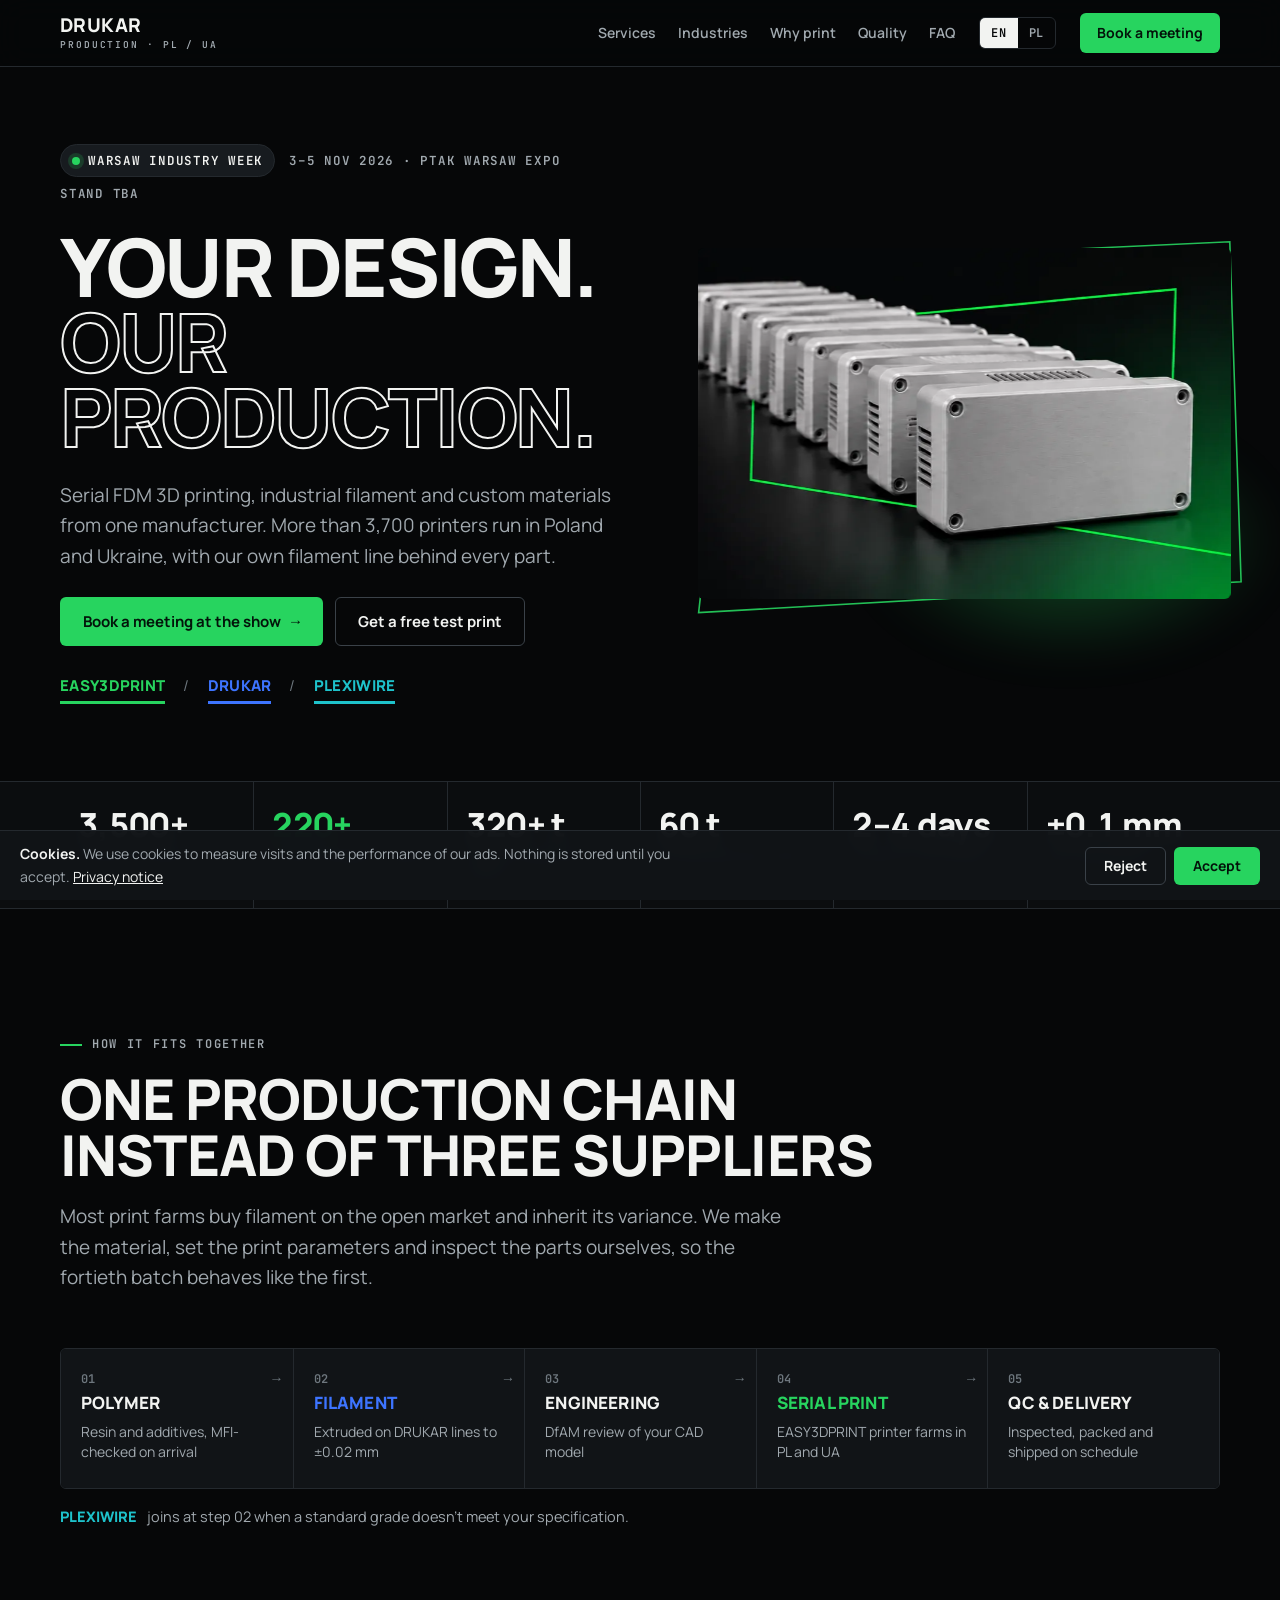
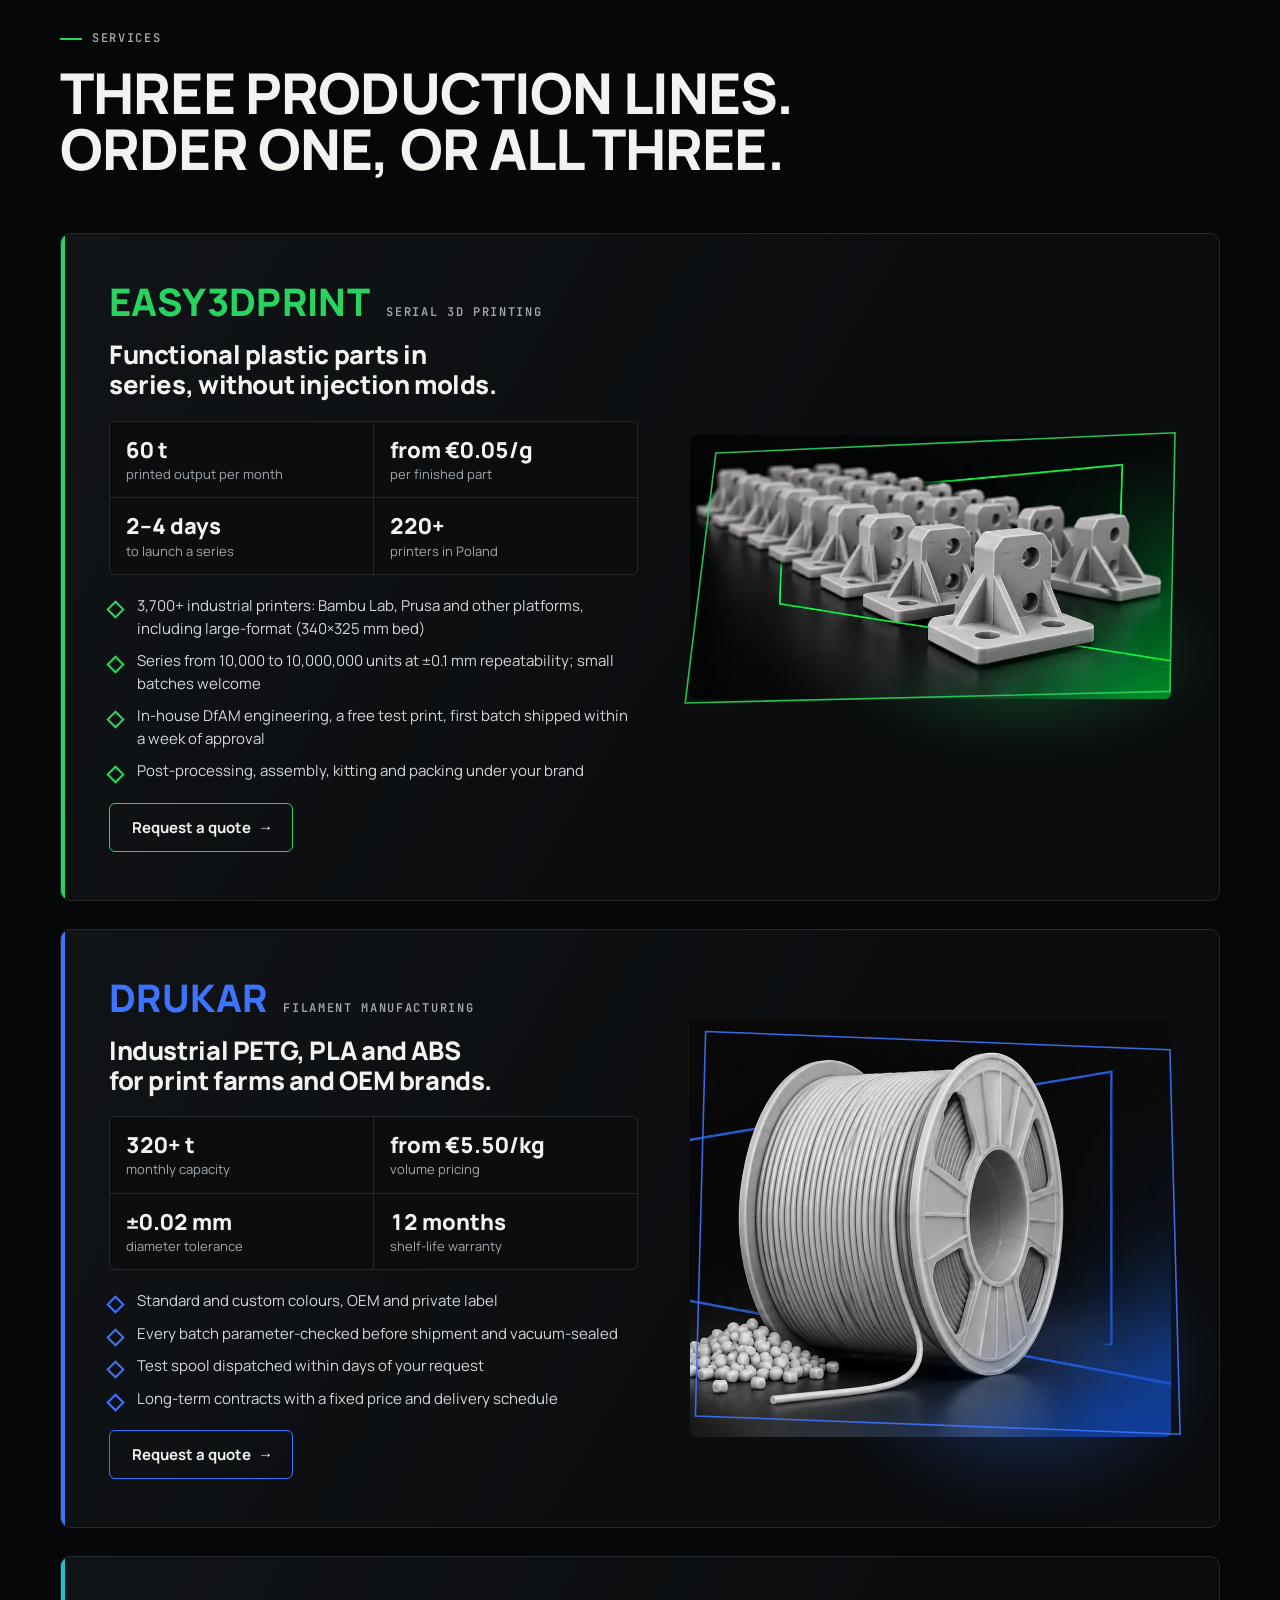
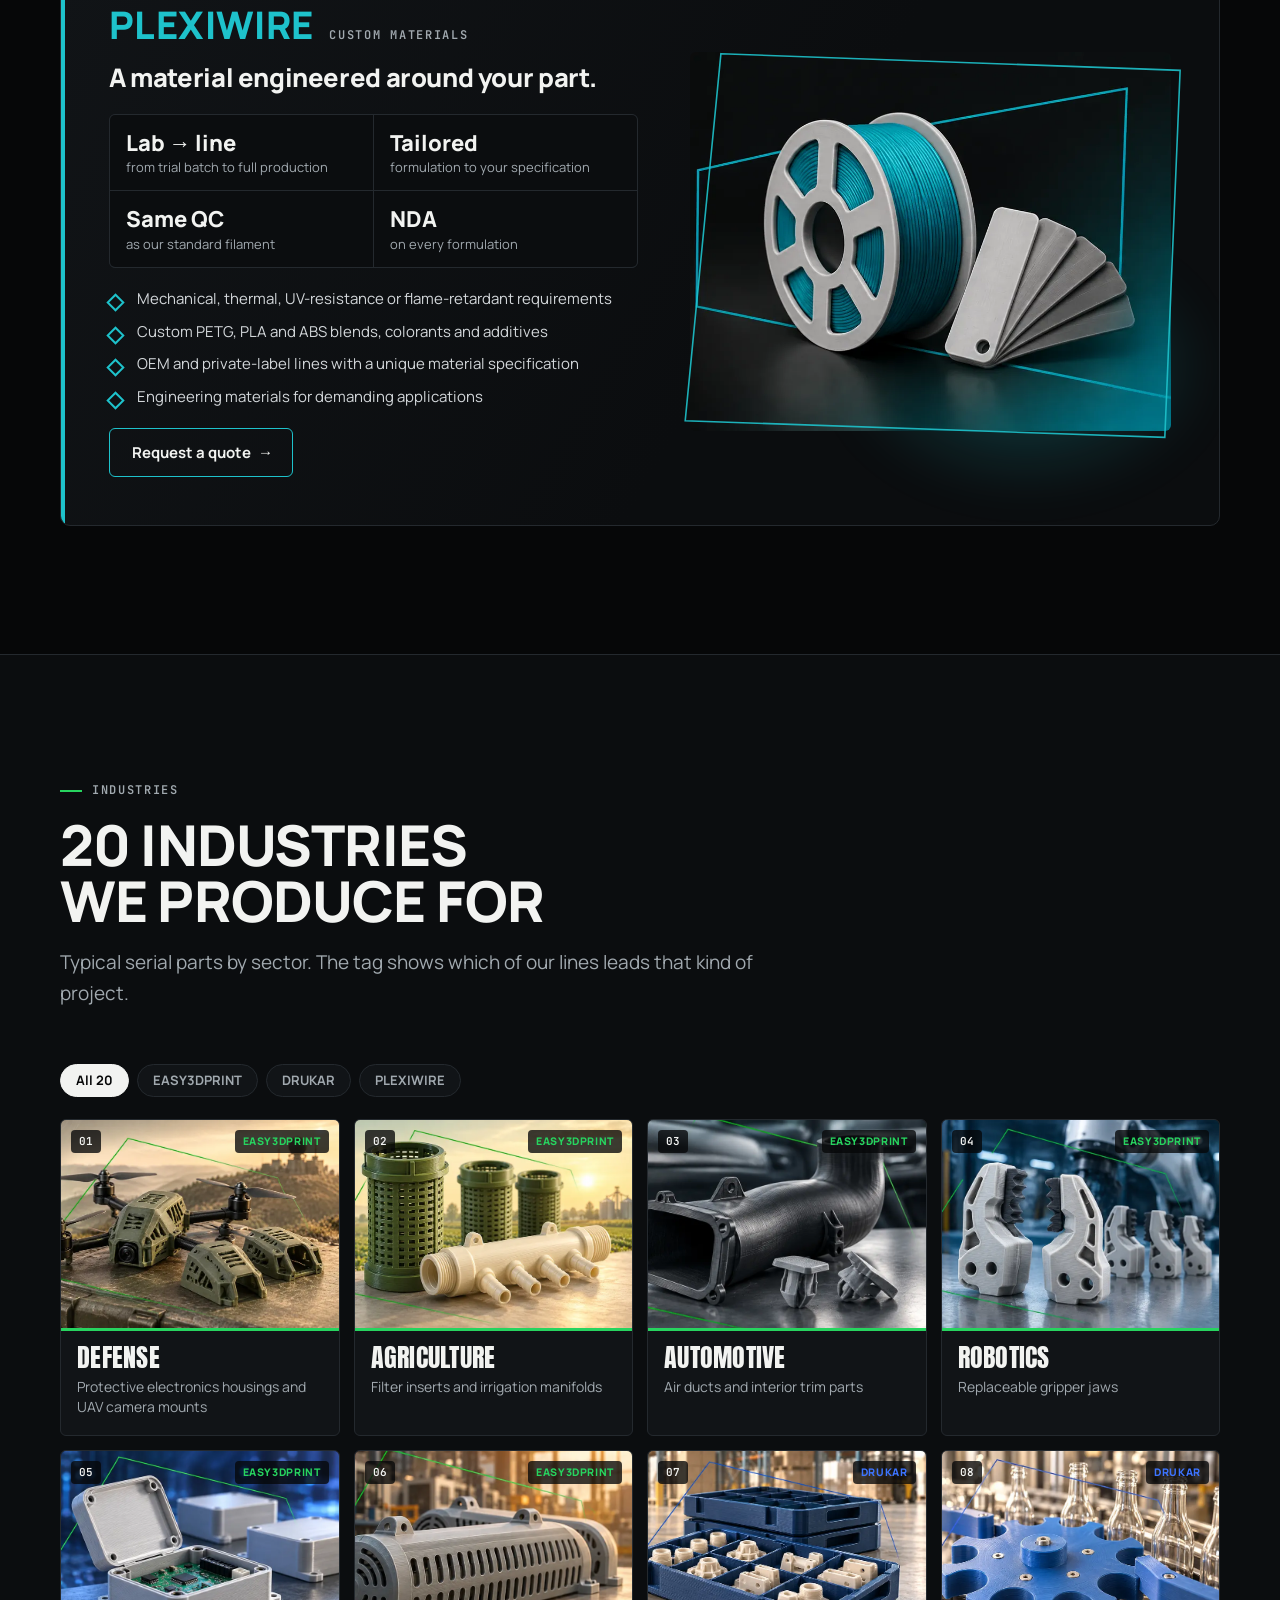
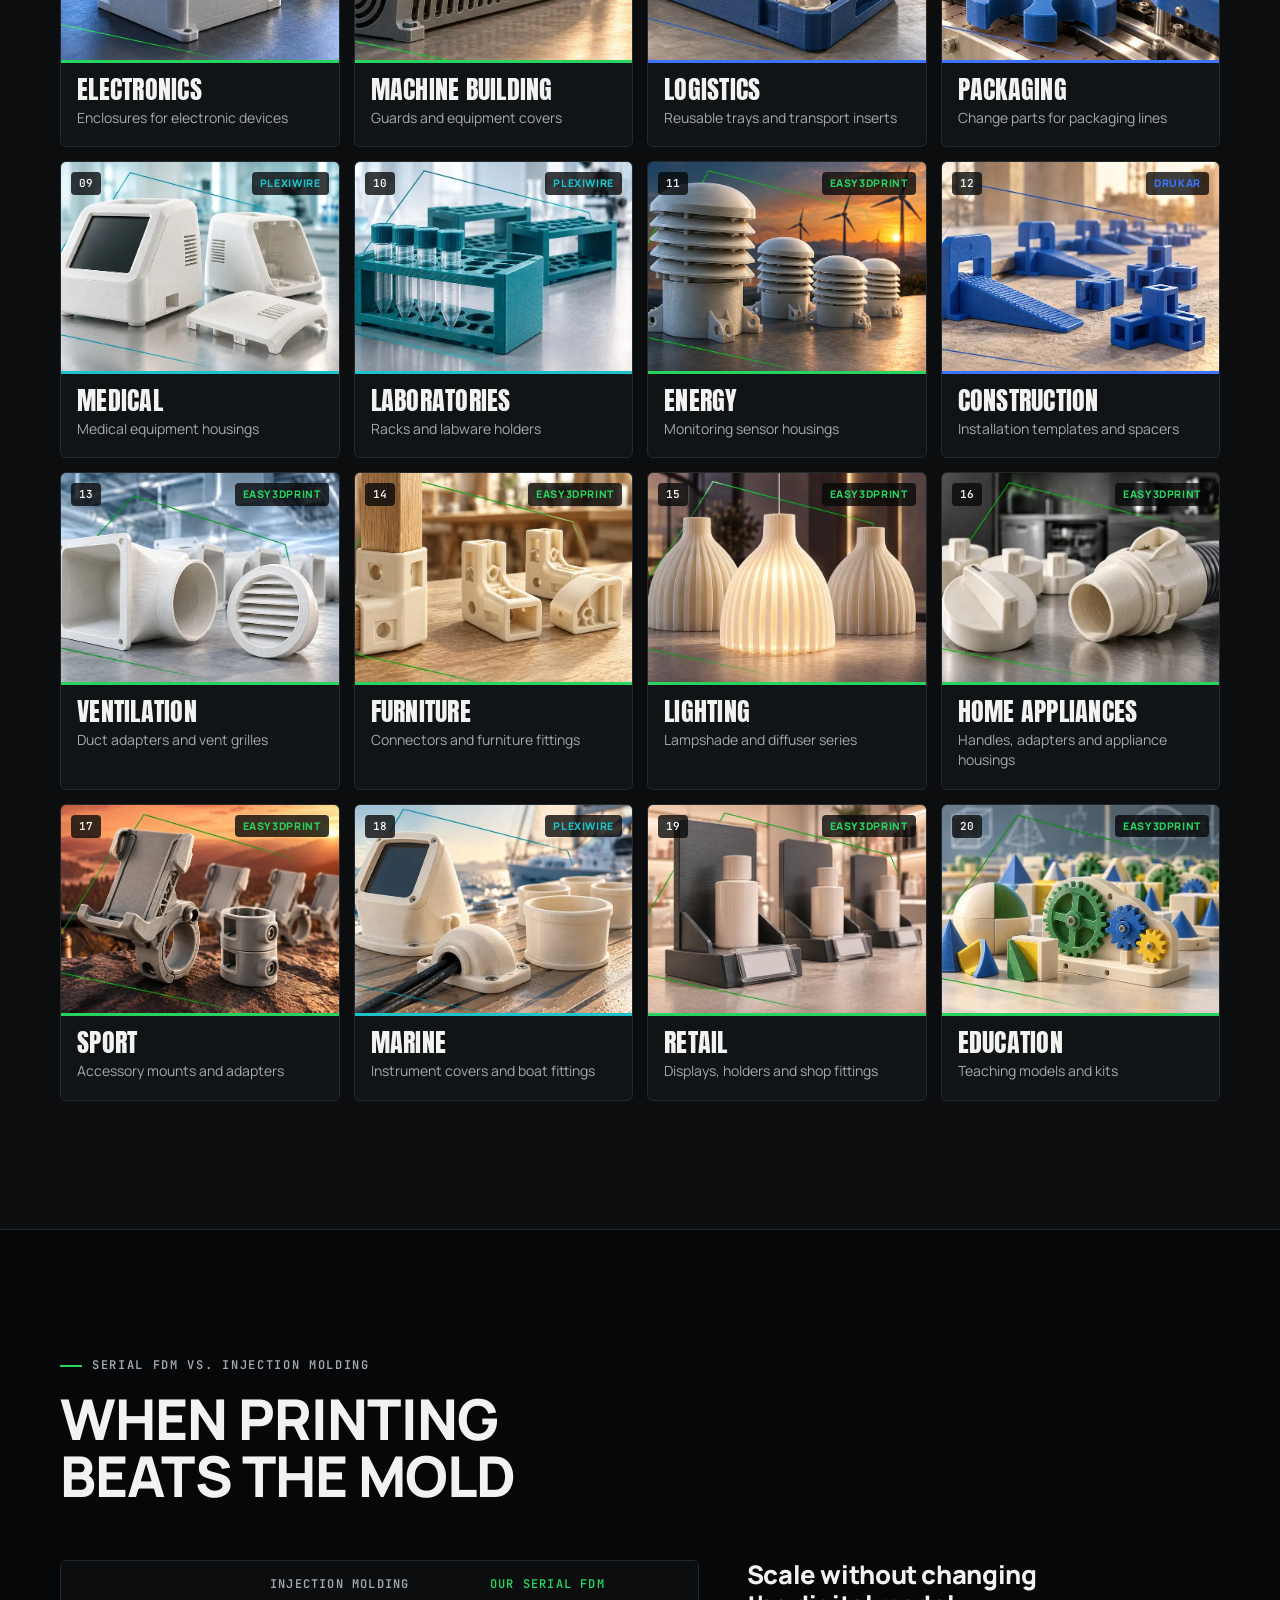
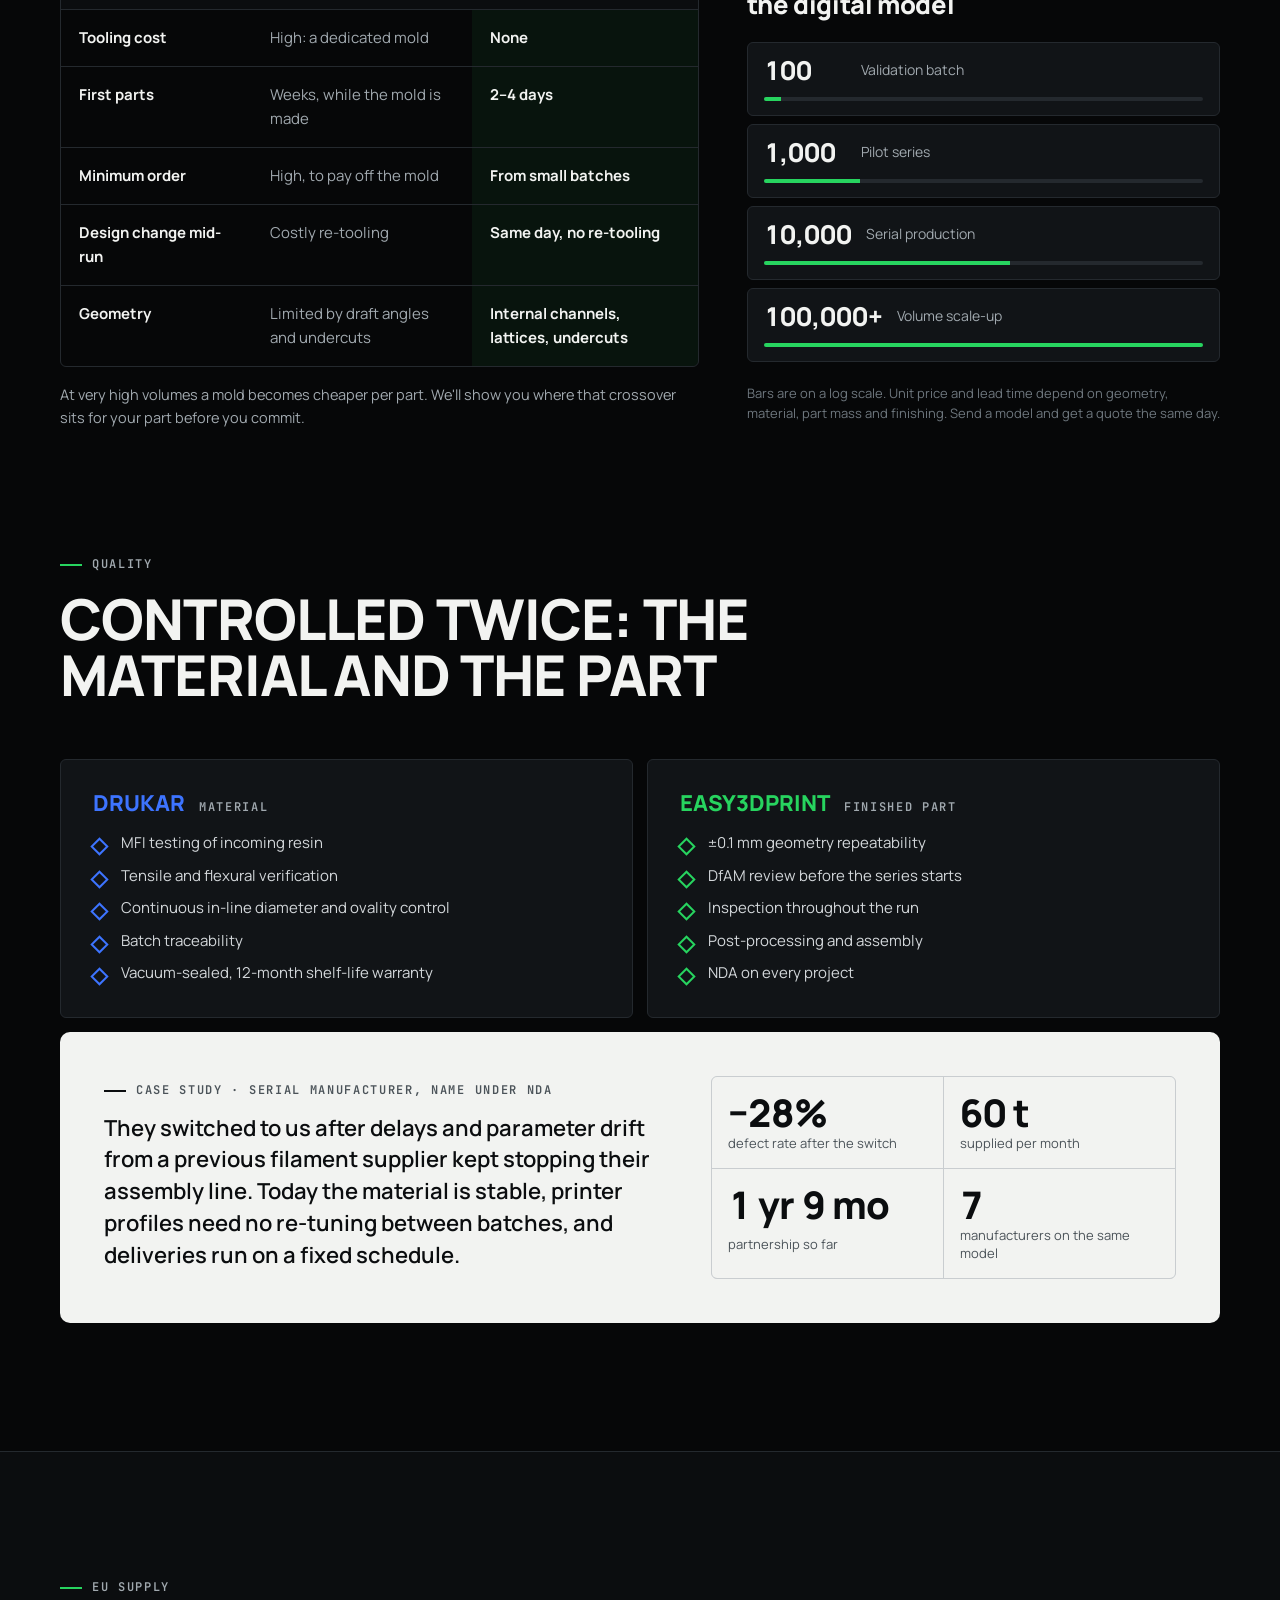
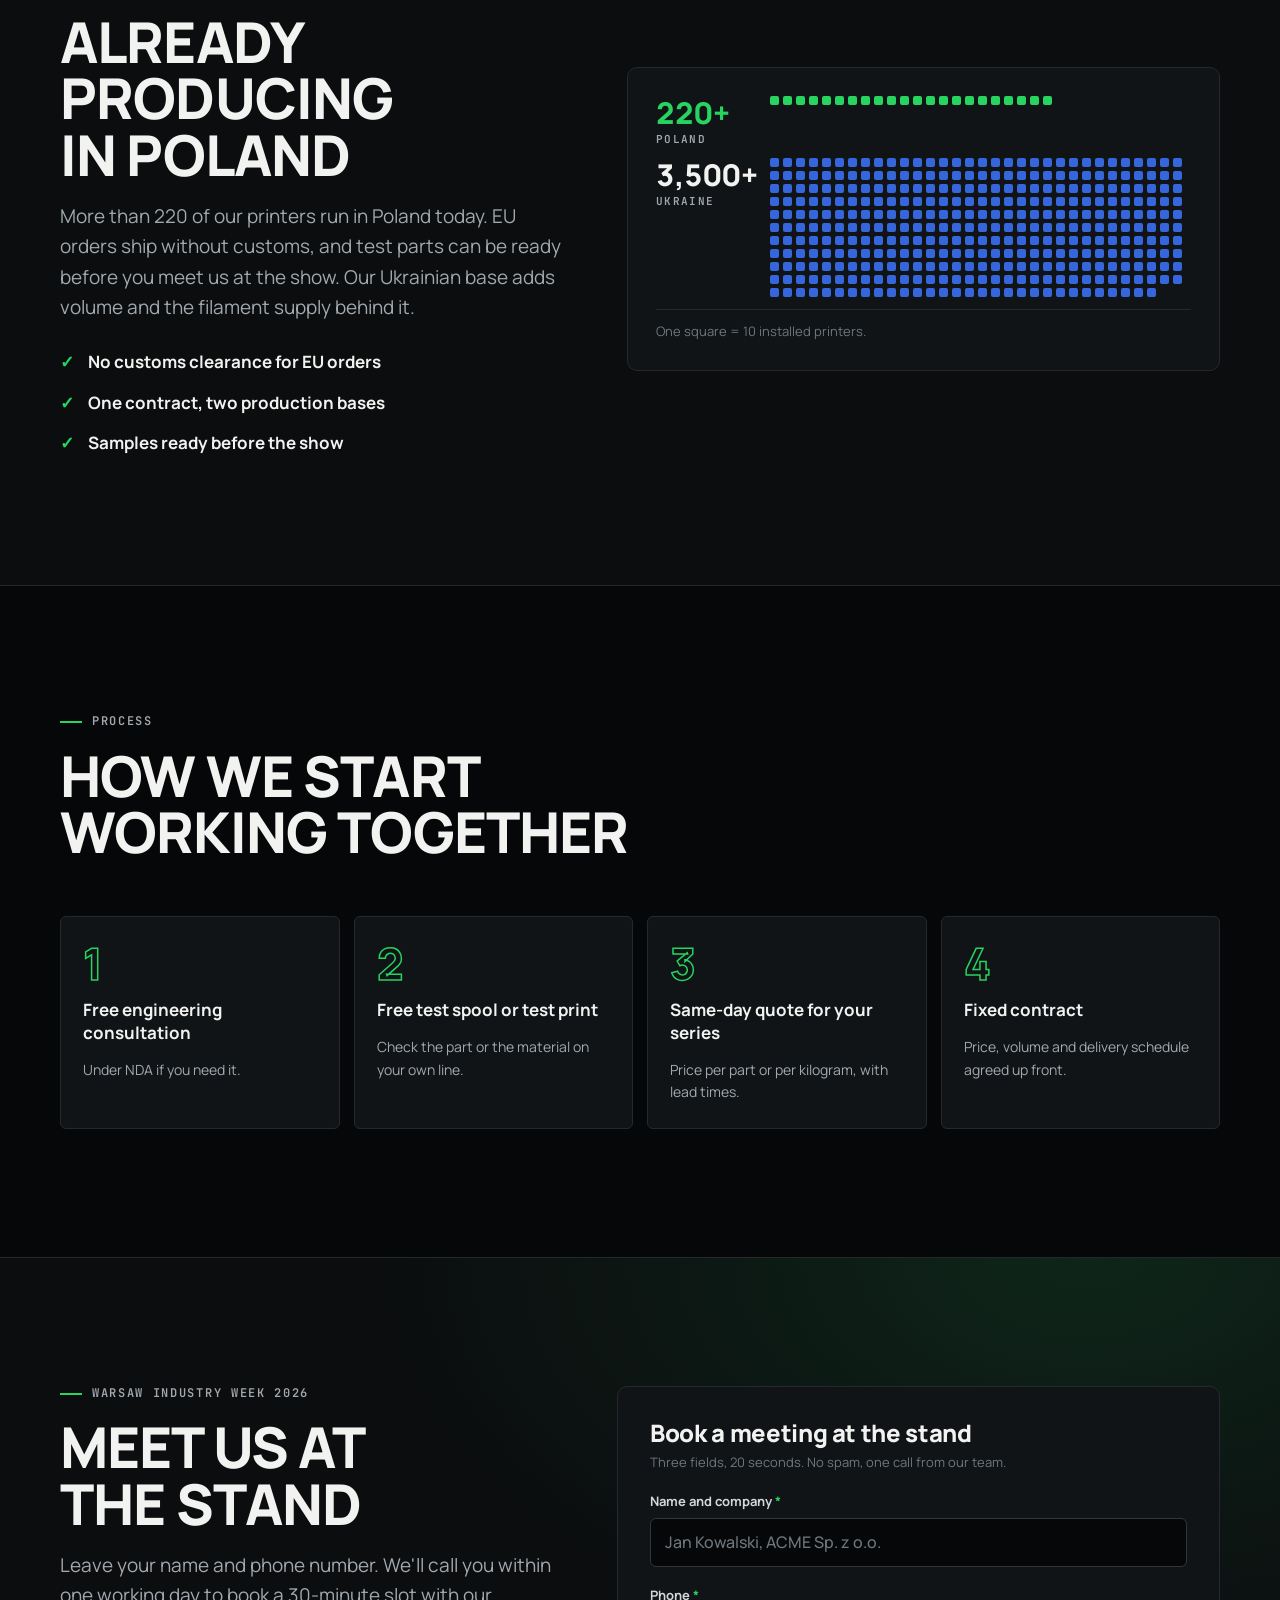
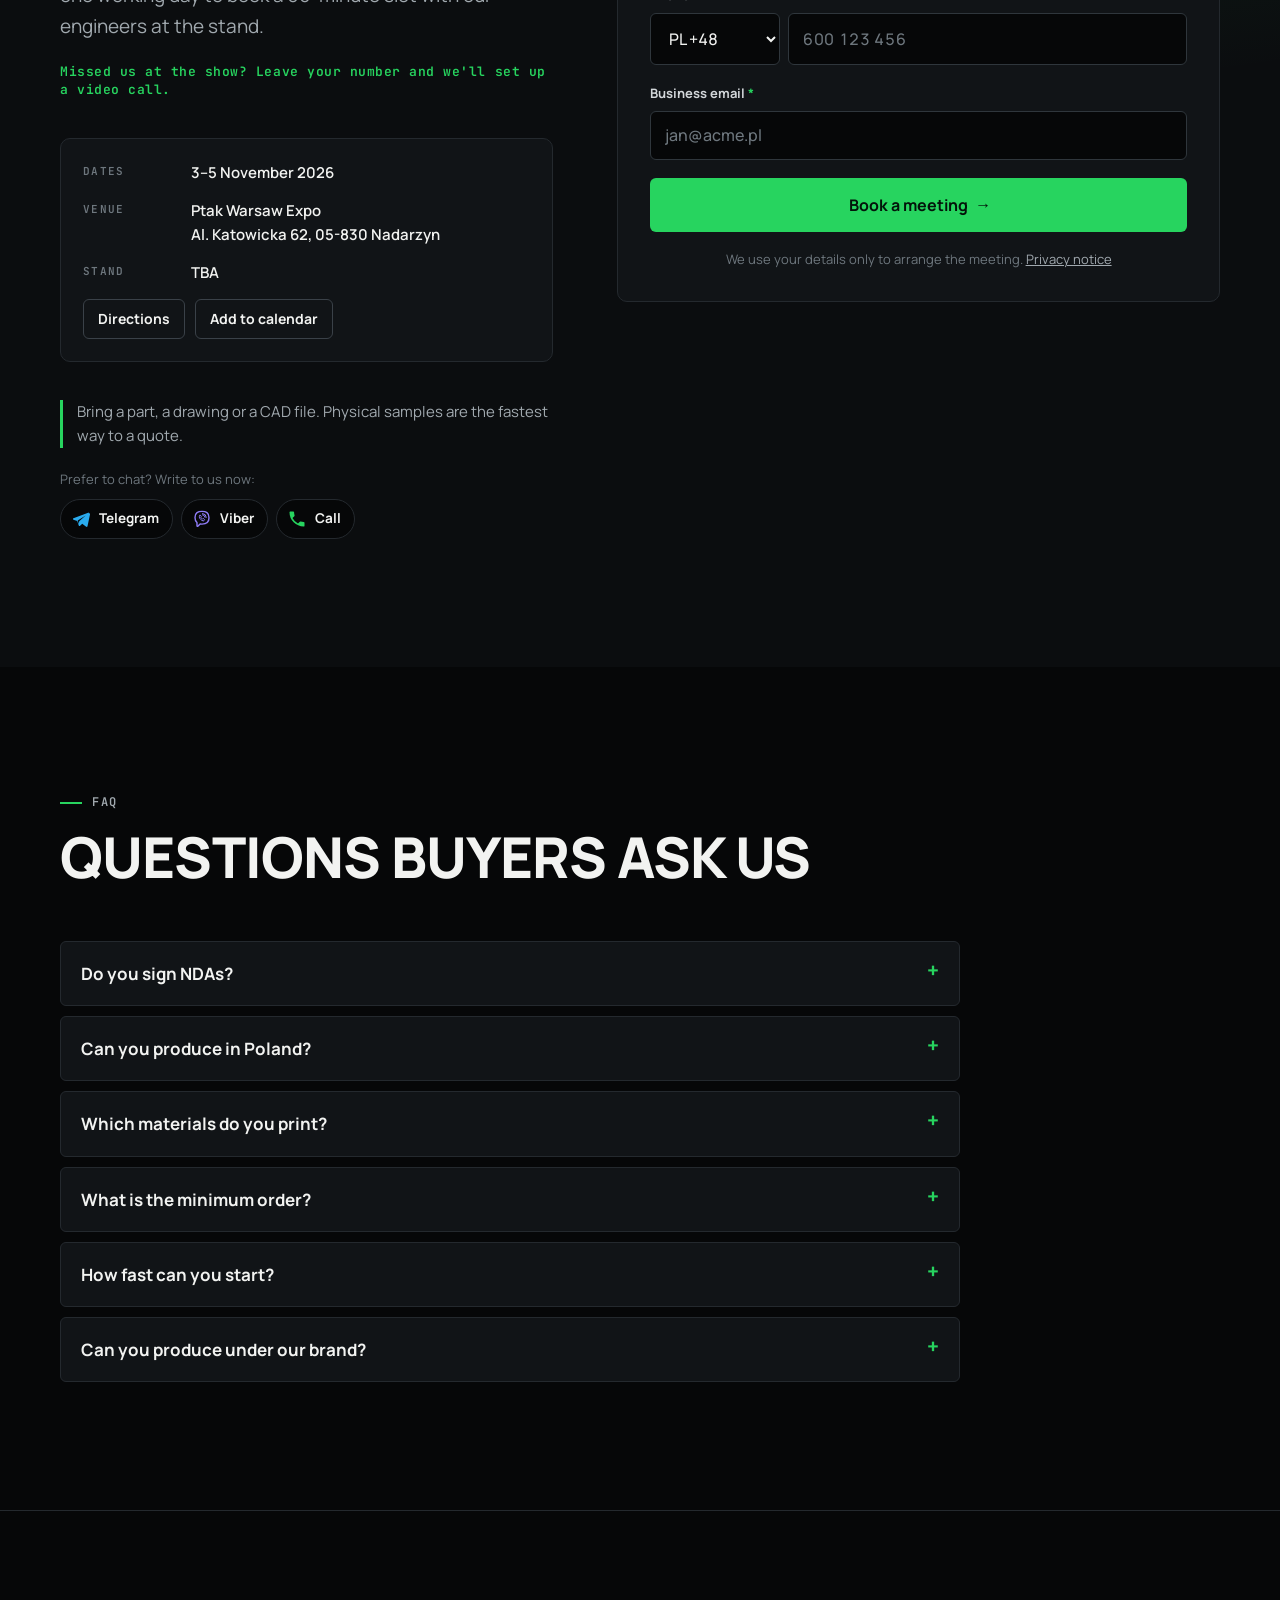
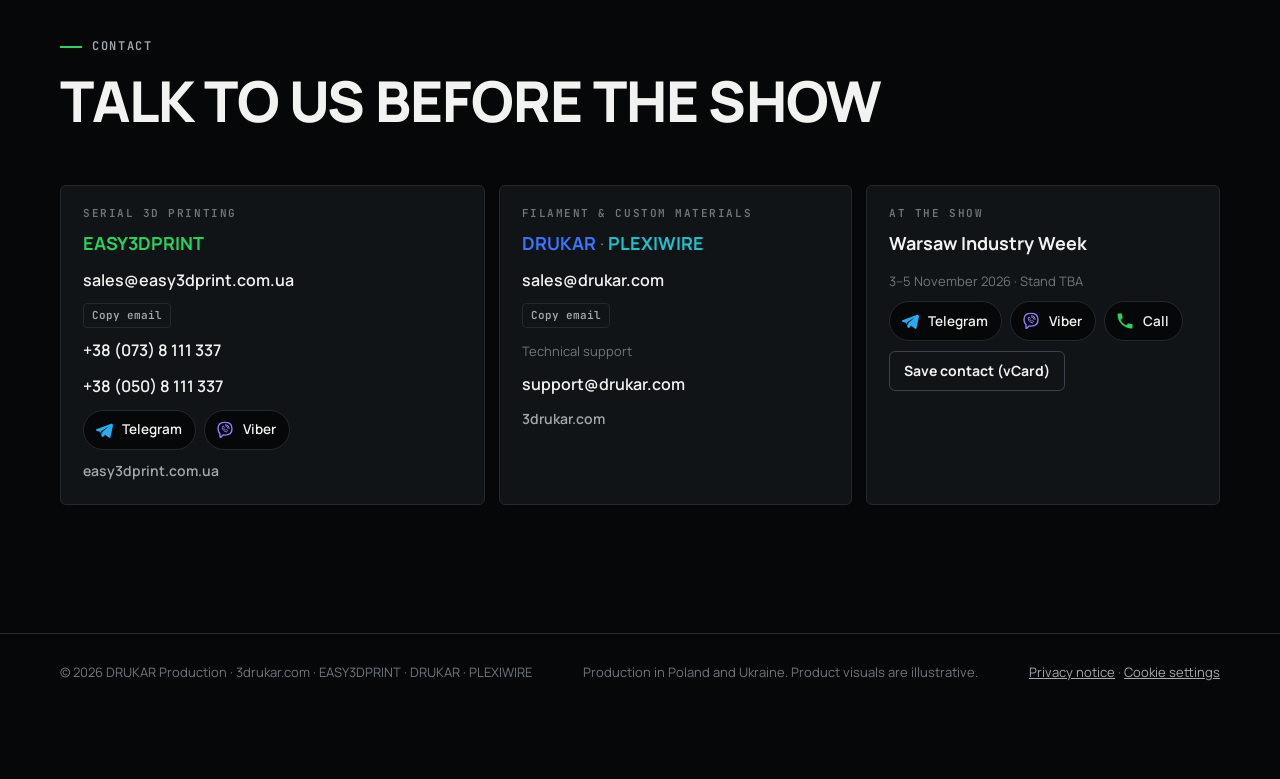
==== index.html @ 3839f235 "Add files via upload" ====
<!doctype html>
<html lang="en" data-root="" data-langpath="">
<head>
<meta charset="utf-8">
<meta name="viewport" content="width=device-width, initial-scale=1, viewport-fit=cover">
<title>DRUKAR Production · Serial 3D printing, filament &amp; custom materials</title>
<meta name="description" content="Serial FDM 3D printing, industrial PETG/PLA/ABS filament and custom materials from one manufacturer. 3,700+ printers in Poland and Ukraine. Meet us at Warsaw Industry Week, 3–5 November 2026.">
<link rel="canonical" href="https://warsaw2026.3drukar.com/">
<link rel="alternate" hreflang="en" href="https://warsaw2026.3drukar.com/">
<link rel="alternate" hreflang="pl" href="https://warsaw2026.3drukar.com/pl/">
<link rel="alternate" hreflang="x-default" href="https://warsaw2026.3drukar.com/">
<meta name="theme-color" content="#060708">
<meta property="og:type" content="website">
<meta property="og:title" content="DRUKAR Production · Your design. Our production.">
<meta property="og:description" content="Serial 3D printing, filament and custom materials. 220+ printers already in Poland. Meet us at Warsaw Industry Week, 3–5 Nov 2026.">
<meta property="og:url" content="https://warsaw2026.3drukar.com/">
<meta property="og:locale" content="en_GB">
<meta property="og:site_name" content="DRUKAR Production">
<meta property="og:image" content="https://warsaw2026.3drukar.com/assets/og-en.jpg">
<meta property="og:image:width" content="1200">
<meta property="og:image:height" content="630">
<meta name="twitter:card" content="summary_large_image">
<link rel="icon" href="data:image/svg+xml,%3Csvg xmlns='http://www.w3.org/2000/svg' viewBox='0 0 64 64'%3E%3Crect width='64' height='64' rx='12' fill='%23060708'/%3E%3Cpath d='M16 14h18c11 0 18 7 18 18s-7 18-18 18H16z' fill='none' stroke='%2327D45F' stroke-width='6'/%3E%3Ccircle cx='33' cy='32' r='5' fill='%232F6BFF'/%3E%3C/svg%3E">
<link rel="preload" href="assets/fonts/manrope-latin-800-normal.woff2" as="font" type="font/woff2" crossorigin>
<link rel="stylesheet" href="assets/fonts/fonts.css">
<script type="application/ld+json">
{"@context":"https://schema.org","@type":"Organization","name":"DRUKAR Production","alternateName":["EASY3DPRINT","DRUKAR","PLEXIWIRE"],"description":"Serial FDM 3D printing, industrial filament and custom materials manufacturer with production in Poland and Ukraine.","email":"sales@drukar.com","telephone":"+380738111337","contactPoint":[{"@type":"ContactPoint","contactType":"sales","areaServed":"EU","email":"sales@easy3dprint.com.ua","telephone":"+380738111337","name":"EASY3DPRINT serial 3D printing"},{"@type":"ContactPoint","contactType":"sales","email":"sales@drukar.com","name":"DRUKAR filament and PLEXIWIRE custom materials"},{"@type":"ContactPoint","contactType":"technical support","email":"support@drukar.com"}],"areaServed":"EU","event":{"@type":"BusinessEvent","name":"Warsaw Industry Week 2026","startDate":"2026-11-03","endDate":"2026-11-05","location":{"@type":"Place","name":"Ptak Warsaw Expo","address":"Al. Katowicka 62, 05-830 Nadarzyn, Poland"}}}
</script>
<link rel="stylesheet" href="assets/site.css">
<script src="assets/config.js"></script>
<script src="assets/consent.js"></script>
</head>
<body data-page="landing">

<div class="hint" id="langHint" hidden><div class="wrap"><a href="pl/" hreflang="pl" lang="pl">Ta strona jest dostępna po polsku →</a><button type="button" id="hintClose" aria-label="Close">×</button></div></div>
<header class="bar">
  <div class="wrap">
    <a class="logo" href="#top" aria-label="DRUKAR Production"><b>DRUKAR</b><small>PRODUCTION · PL / UA</small></a>
    <nav class="nav" aria-label="Main">
      <a href="#services">Services</a>
      <a href="#industries">Industries</a>
      <a href="#why">Why print</a>
      <a href="#quality">Quality</a>
      <a href="#faq">FAQ</a>
    </nav>
    <nav class="lang" aria-label="Language"><a href="./" hreflang="en" lang="en" aria-current="page">EN</a><a href="pl/" hreflang="pl" lang="pl">PL</a></nav>
    <a class="btn btn-primary" href="#meet" data-cta="header">Book a meeting</a>
  </div>
</header>

<main id="top">

<!-- HERO -->
<section class="hero">
  <div class="wrap hero-grid">
    <div class="hero-copy">
      <div class="show-tag">
        <span class="live">Warsaw Industry Week</span>
        <span>3–5 Nov 2026 · Ptak Warsaw Expo</span>
        <span><span>Stand</span> <b data-cfg="booth">TBA</b></span>
      </div>
      <h1><span class="ln">Your design.</span><span class="ln">Our production.</span></h1>
      <p class="lede">Serial FDM 3D printing, industrial filament and custom materials from one manufacturer. More than 3,700 printers run in Poland and Ukraine, with our own filament line behind every part.</p>
      <div class="hero-actions">
        <a class="btn btn-primary" href="#meet" data-cta="hero"><span>Book a meeting at the show</span> <span class="arr">→</span></a>
        <a class="btn btn-ghost" href="#meet" data-cta="test-print">Get a free test print</a>
      </div>
      <div class="brands" aria-label="Production lines">
        <span class="b-e3d">EASY3DPRINT</span><span class="s">/</span>
        <span class="b-drk">DRUKAR</span><span class="s">/</span>
        <span class="b-plx">PLEXIWIRE</span>
      </div>
    </div>
    <div class="shot">
      <svg class="frame" viewBox="0 0 100 100" preserveAspectRatio="none" aria-hidden="true"><polygon points="10,8 97,2 99,90 3,98"/></svg>
      <img src="assets/img/f-serial.webp" width="900" height="593" alt="A series of identical grey 3D-printed electronics enclosures lined up on a black surface" fetchpriority="high">
    </div>
  </div>
</section>

<!-- KPI -->
<div class="kpis">
  <ul class="wrap">
    <li><b>3,500+</b><span>printers in Ukraine</span></li>
    <li class="pl"><b>220+</b><span>printers already in Poland</span></li>
    <li><b>320+ t</b><span>filament capacity per month</span></li>
    <li><b>60 t</b><span>printed parts per month</span></li>
    <li><b>2–4 days</b><span>to launch a new series</span></li>
    <li><b>±0.1 mm</b><span>part repeatability</span></li>
  </ul>
</div>

<!-- CHAIN + SERVICES -->
<section id="services">
  <div class="wrap">
    <div class="sec-head">
      <p class="eyebrow">How it fits together</p>
      <h2>One production chain instead of three suppliers</h2>
      <p class="lede">Most print farms buy filament on the open market and inherit its variance. We make the material, set the print parameters and inspect the parts ourselves, so the fortieth batch behaves like the first.</p>
    </div>
    <ol class="chain">
      <li><b>Polymer</b><span>Resin and additives, MFI-checked on arrival</span></li>
      <li class="t-drk"><b>Filament</b><span>Extruded on DRUKAR lines to ±0.02 mm</span></li>
      <li><b>Engineering</b><span>DfAM review of your CAD model</span></li>
      <li class="t-e3d"><b>Serial print</b><span>EASY3DPRINT printer farms in PL and UA</span></li>
      <li><b>QC &amp; delivery</b><span>Inspected, packed and shipped on schedule</span></li>
    </ol>
    <p class="chain-note"><i>PLEXIWIRE</i><span>joins at step 02 when a standard grade doesn't meet your specification.</span></p>

    <div class="sec-head" style="margin-top:clamp(64px,8vw,104px)">
      <p class="eyebrow">Services</p>
      <h2>Three production lines. Order one, or all three.</h2>
    </div>

    <div class="lines">
      <article class="line-panel e3d" id="easy3dprint">
        <div class="lp-copy">
          <div class="lp-tag"><b>EASY3DPRINT</b><span>Serial 3D printing</span></div>
          <h3>Functional plastic parts in series, without injection molds.</h3>
          <div class="stats">
            <div><b>60 t</b><span>printed output per month</span></div>
            <div><b>from €0.05/g</b><span>per finished part</span></div>
            <div><b>2–4 days</b><span>to launch a series</span></div>
            <div><b>220+</b><span>printers in Poland</span></div>
          </div>
          <ul class="ticks">
            <li>3,700+ industrial printers: Bambu Lab, Prusa and other platforms, including large-format (340×325 mm bed)</li>
            <li>Series from 10,000 to 10,000,000 units at ±0.1 mm repeatability; small batches welcome</li>
            <li>In-house DfAM engineering, a free test print, first batch shipped within a week of approval</li>
            <li>Post-processing, assembly, kitting and packing under your brand</li>
          </ul>
          <a class="btn btn-ghost lp-cta" href="#meet" data-cta="easy3dprint"><span>Request a quote</span> <span class="arr">→</span></a>
        </div>
        <div class="shot">
          <svg class="frame" viewBox="0 0 100 100" preserveAspectRatio="none" aria-hidden="true"><polygon points="8,10 98,3 97,92 2,96"/></svg>
          <img src="assets/img/f-large-series.webp" width="900" height="494" loading="lazy" alt="Rows of identical 3D-printed mounting brackets produced in series">
        </div>
      </article>

      <article class="line-panel drk" id="drukar">
        <div class="lp-copy">
          <div class="lp-tag"><b>DRUKAR</b><span>Filament manufacturing</span></div>
          <h3>Industrial PETG, PLA and ABS for print farms and OEM brands.</h3>
          <div class="stats">
            <div><b>320+ t</b><span>monthly capacity</span></div>
            <div><b>from €5.50/kg</b><span>volume pricing</span></div>
            <div><b>±0.02 mm</b><span>diameter tolerance</span></div>
            <div><b>12 months</b><span>shelf-life warranty</span></div>
          </div>
          <ul class="ticks">
            <li>Standard and custom colours, OEM and private label</li>
            <li>Every batch parameter-checked before shipment and vacuum-sealed</li>
            <li>Test spool dispatched within days of your request</li>
            <li>Long-term contracts with a fixed price and delivery schedule</li>
          </ul>
          <a class="btn btn-ghost lp-cta" href="#meet" data-cta="drukar"><span>Request a quote</span> <span class="arr">→</span></a>
        </div>
        <div class="shot">
          <svg class="frame" viewBox="0 0 100 100" preserveAspectRatio="none" aria-hidden="true"><polygon points="6,6 97,10 99,94 4,90"/></svg>
          <img src="assets/img/f-filament-producer.webp" width="900" height="778" loading="lazy" alt="A spool of grey filament with polymer pellets in front of it">
        </div>
      </article>

      <article class="line-panel plx" id="plexiwire">
        <div class="lp-copy">
          <div class="lp-tag"><b>PLEXIWIRE</b><span>Custom materials</span></div>
          <h3>A material engineered around your part.</h3>
          <div class="stats">
            <div><b>Lab → line</b><span>from trial batch to full production</span></div>
            <div><b>Tailored</b><span>formulation to your specification</span></div>
            <div><b>Same QC</b><span>as our standard filament</span></div>
            <div><b>NDA</b><span>on every formulation</span></div>
          </div>
          <ul class="ticks">
            <li>Mechanical, thermal, UV-resistance or flame-retardant requirements</li>
            <li>Custom PETG, PLA and ABS blends, colorants and additives</li>
            <li>OEM and private-label lines with a unique material specification</li>
            <li>Engineering materials for demanding applications</li>
          </ul>
          <a class="btn btn-ghost lp-cta" href="#meet" data-cta="plexiwire"><span>Request a quote</span> <span class="arr">→</span></a>
        </div>
        <div class="shot">
          <svg class="frame" viewBox="0 0 100 100" preserveAspectRatio="none" aria-hidden="true"><polygon points="9,4 99,8 96,96 2,92"/></svg>
          <img src="assets/img/f-custom-filament.webp" width="900" height="709" loading="lazy" alt="A teal custom-colour filament spool next to colour sample chips">
        </div>
      </article>
    </div>
  </div>
</section>

<!-- INDUSTRIES -->
<section id="industries" style="background:var(--bg-2);border-block:1px solid var(--line)">
  <div class="wrap">
    <div class="sec-head">
      <p class="eyebrow">Industries</p>
      <h2>20 industries we produce for</h2>
      <p class="lede">Typical serial parts by sector. The tag shows which of our lines leads that kind of project.</p>
    </div>
    <div class="filters" role="group" aria-label="Filter by line">
      <button type="button" data-f="all" aria-pressed="true">All 20</button>
      <button type="button" data-f="e3d" aria-pressed="false">EASY3DPRINT</button>
      <button type="button" data-f="drk" aria-pressed="false">DRUKAR</button>
      <button type="button" data-f="plx" aria-pressed="false">PLEXIWIRE</button>
    </div>
    <ul class="ind-grid" id="indGrid">
      <li class="ind" data-brand="e3d"><figure><img src="assets/img/i-defense.webp" width="720" height="540" loading="lazy" alt="Protective electronics housings and UAV camera mounts"></figure><span class="no">01</span><span class="brand">EASY3DPRINT</span><div class="body"><h3>Defense</h3><p>Protective electronics housings and UAV camera mounts</p></div></li>
      <li class="ind" data-brand="e3d"><figure><img src="assets/img/i-agriculture.webp" width="720" height="540" loading="lazy" alt="Filter inserts and irrigation manifolds"></figure><span class="no">02</span><span class="brand">EASY3DPRINT</span><div class="body"><h3>Agriculture</h3><p>Filter inserts and irrigation manifolds</p></div></li>
      <li class="ind" data-brand="e3d"><figure><img src="assets/img/i-automotive.webp" width="720" height="540" loading="lazy" alt="Air ducts and interior trim parts"></figure><span class="no">03</span><span class="brand">EASY3DPRINT</span><div class="body"><h3>Automotive</h3><p>Air ducts and interior trim parts</p></div></li>
      <li class="ind" data-brand="e3d"><figure><img src="assets/img/i-robotics.webp" width="720" height="540" loading="lazy" alt="Replaceable gripper jaws"></figure><span class="no">04</span><span class="brand">EASY3DPRINT</span><div class="body"><h3>Robotics</h3><p>Replaceable gripper jaws</p></div></li>
      <li class="ind" data-brand="e3d"><figure><img src="assets/img/i-electronics.webp" width="720" height="540" loading="lazy" alt="Enclosures for electronic devices"></figure><span class="no">05</span><span class="brand">EASY3DPRINT</span><div class="body"><h3>Electronics</h3><p>Enclosures for electronic devices</p></div></li>
      <li class="ind" data-brand="e3d"><figure><img src="assets/img/i-machinery.webp" width="720" height="540" loading="lazy" alt="Guards and equipment covers"></figure><span class="no">06</span><span class="brand">EASY3DPRINT</span><div class="body"><h3>Machine building</h3><p>Guards and equipment covers</p></div></li>
      <li class="ind" data-brand="drk"><figure><img src="assets/img/i-logistics.webp" width="720" height="540" loading="lazy" alt="Reusable trays and transport inserts"></figure><span class="no">07</span><span class="brand">DRUKAR</span><div class="body"><h3>Logistics</h3><p>Reusable trays and transport inserts</p></div></li>
      <li class="ind" data-brand="drk"><figure><img src="assets/img/i-packaging.webp" width="720" height="540" loading="lazy" alt="Change parts for packaging lines"></figure><span class="no">08</span><span class="brand">DRUKAR</span><div class="body"><h3>Packaging</h3><p>Change parts for packaging lines</p></div></li>
      <li class="ind" data-brand="plx"><figure><img src="assets/img/i-medical.webp" width="720" height="540" loading="lazy" alt="Medical equipment housings"></figure><span class="no">09</span><span class="brand">PLEXIWIRE</span><div class="body"><h3>Medical</h3><p>Medical equipment housings</p></div></li>
      <li class="ind" data-brand="plx"><figure><img src="assets/img/i-laboratory.webp" width="720" height="540" loading="lazy" alt="Racks and labware holders"></figure><span class="no">10</span><span class="brand">PLEXIWIRE</span><div class="body"><h3>Laboratories</h3><p>Racks and labware holders</p></div></li>
      <li class="ind" data-brand="e3d"><figure><img src="assets/img/i-energy.webp" width="720" height="540" loading="lazy" alt="Monitoring sensor housings"></figure><span class="no">11</span><span class="brand">EASY3DPRINT</span><div class="body"><h3>Energy</h3><p>Monitoring sensor housings</p></div></li>
      <li class="ind" data-brand="drk"><figure><img src="assets/img/i-construction.webp" width="720" height="540" loading="lazy" alt="Installation templates and spacers"></figure><span class="no">12</span><span class="brand">DRUKAR</span><div class="body"><h3>Construction</h3><p>Installation templates and spacers</p></div></li>
      <li class="ind" data-brand="e3d"><figure><img src="assets/img/i-ventilation.webp" width="720" height="540" loading="lazy" alt="Duct adapters and vent grilles"></figure><span class="no">13</span><span class="brand">EASY3DPRINT</span><div class="body"><h3>Ventilation</h3><p>Duct adapters and vent grilles</p></div></li>
      <li class="ind" data-brand="e3d"><figure><img src="assets/img/i-furniture.webp" width="720" height="540" loading="lazy" alt="Connectors and furniture fittings"></figure><span class="no">14</span><span class="brand">EASY3DPRINT</span><div class="body"><h3>Furniture</h3><p>Connectors and furniture fittings</p></div></li>
      <li class="ind" data-brand="e3d"><figure><img src="assets/img/i-lighting.webp" width="720" height="540" loading="lazy" alt="Lampshade and diffuser series"></figure><span class="no">15</span><span class="brand">EASY3DPRINT</span><div class="body"><h3>Lighting</h3><p>Lampshade and diffuser series</p></div></li>
      <li class="ind" data-brand="e3d"><figure><img src="assets/img/i-appliances.webp" width="720" height="540" loading="lazy" alt="Handles, adapters and appliance housings"></figure><span class="no">16</span><span class="brand">EASY3DPRINT</span><div class="body"><h3>Home appliances</h3><p>Handles, adapters and appliance housings</p></div></li>
      <li class="ind" data-brand="e3d"><figure><img src="assets/img/i-sport.webp" width="720" height="540" loading="lazy" alt="Accessory mounts and adapters"></figure><span class="no">17</span><span class="brand">EASY3DPRINT</span><div class="body"><h3>Sport</h3><p>Accessory mounts and adapters</p></div></li>
      <li class="ind" data-brand="plx"><figure><img src="assets/img/i-marine.webp" width="720" height="540" loading="lazy" alt="Instrument covers and boat fittings"></figure><span class="no">18</span><span class="brand">PLEXIWIRE</span><div class="body"><h3>Marine</h3><p>Instrument covers and boat fittings</p></div></li>
      <li class="ind" data-brand="e3d"><figure><img src="assets/img/i-retail.webp" width="720" height="540" loading="lazy" alt="Displays, holders and shop fittings"></figure><span class="no">19</span><span class="brand">EASY3DPRINT</span><div class="body"><h3>Retail</h3><p>Displays, holders and shop fittings</p></div></li>
      <li class="ind" data-brand="e3d"><figure><img src="assets/img/i-education.webp" width="720" height="540" loading="lazy" alt="Teaching models and kits"></figure><span class="no">20</span><span class="brand">EASY3DPRINT</span><div class="body"><h3>Education</h3><p>Teaching models and kits</p></div></li>
    </ul>
  </div>
</section>

<!-- WHY PRINT -->
<section id="why">
  <div class="wrap">
    <div class="sec-head">
      <p class="eyebrow">Serial FDM vs. injection molding</p>
      <h2>When printing beats the mold</h2>
    </div>
    <div class="cmp-grid">
      <div style="min-width:0">
        <div class="tbl-wrap">
          <table>
            <thead><tr><th><span class="sr">Criterion</span></th><th>Injection molding</th><th class="us">Our serial FDM</th></tr></thead>
            <tbody>
              <tr><th>Tooling cost</th><td>High: a dedicated mold</td><td class="us">None</td></tr>
              <tr><th>First parts</th><td>Weeks, while the mold is made</td><td class="us">2–4 days</td></tr>
              <tr><th>Minimum order</th><td>High, to pay off the mold</td><td class="us">From small batches</td></tr>
              <tr><th>Design change mid-run</th><td>Costly re-tooling</td><td class="us">Same day, no re-tooling</td></tr>
              <tr><th>Geometry</th><td>Limited by draft angles and undercuts</td><td class="us">Internal channels, lattices, undercuts</td></tr>
            </tbody>
          </table>
        </div>
        <p class="honest">At very high volumes a mold becomes cheaper per part. We'll show you where that crossover sits for your part before you commit.</p>
      </div>
      <div class="cmp-side">
        <h3>Scale without changing the digital model</h3>
        <ol class="ladder">
          <li><b>100</b><span>Validation batch</span><span class="bar-fill"><i style="width:4%"></i></span></li>
          <li><b>1,000</b><span>Pilot series</span><span class="bar-fill"><i style="width:22%"></i></span></li>
          <li><b>10,000</b><span>Serial production</span><span class="bar-fill"><i style="width:56%"></i></span></li>
          <li><b>100,000+</b><span>Volume scale-up</span><span class="bar-fill"><i style="width:100%"></i></span></li>
        </ol>
        <p class="small">Bars are on a log scale. Unit price and lead time depend on geometry, material, part mass and finishing. Send a model and get a quote the same day.</p>
      </div>
    </div>
  </div>
</section>

<!-- QUALITY -->
<section id="quality" style="padding-top:0">
  <div class="wrap">
    <div class="sec-head">
      <p class="eyebrow">Quality</p>
      <h2>Controlled twice: the material and the part</h2>
    </div>
    <div class="q-grid">
      <div class="q-card drk">
        <header><b>DRUKAR</b><span>Material</span></header>
        <ul class="ticks">
          <li>MFI testing of incoming resin</li>
          <li>Tensile and flexural verification</li>
          <li>Continuous in-line diameter and ovality control</li>
          <li>Batch traceability</li>
          <li>Vacuum-sealed, 12-month shelf-life warranty</li>
        </ul>
      </div>
      <div class="q-card e3d">
        <header><b>EASY3DPRINT</b><span>Finished part</span></header>
        <ul class="ticks">
          <li>±0.1 mm geometry repeatability</li>
          <li>DfAM review before the series starts</li>
          <li>Inspection throughout the run</li>
          <li>Post-processing and assembly</li>
          <li>NDA on every project</li>
        </ul>
      </div>
    </div>
    <div class="case">
      <div>
        <p class="eyebrow">Case study · serial manufacturer, name under NDA</p>
        <blockquote>They switched to us after delays and parameter drift from a previous filament supplier kept stopping their assembly line. Today the material is stable, printer profiles need no re-tuning between batches, and deliveries run on a fixed schedule.</blockquote>
      </div>
      <div class="case-stats">
        <div><b>−28%</b><span>defect rate after the switch</span></div>
        <div><b>60 t</b><span>supplied per month</span></div>
        <div><b>1 yr 9 mo</b><span>partnership so far</span></div>
        <div><b>7</b><span>manufacturers on the same model</span></div>
      </div>
    </div>
  </div>
</section>

<!-- POLAND -->
<section id="poland" style="background:var(--bg-2);border-block:1px solid var(--line)">
  <div class="wrap pl-grid">
    <div>
      <div class="sec-head" style="margin-bottom:0">
        <p class="eyebrow">EU supply</p>
        <h2>Already producing in Poland</h2>
        <p class="lede">More than 220 of our printers run in Poland today. EU orders ship without customs, and test parts can be ready before you meet us at the show. Our Ukrainian base adds volume and the filament supply behind it.</p>
      </div>
      <ul class="pl-points">
        <li>No customs clearance for EU orders</li>
        <li>One contract, two production bases</li>
        <li>Samples ready before the show</li>
      </ul>
    </div>
    <div class="bases" aria-label="Installed printers by country">
      <div class="base pl"><div class="lbl"><b>220+</b><span>Poland</span></div><div class="dots" data-n="22"></div></div>
      <div class="base ua"><div class="lbl"><b>3,500+</b><span>Ukraine</span></div><div class="dots" data-n="350"></div></div>
      <p class="legend small">One square = 10 installed printers.</p>
    </div>
  </div>
</section>

<!-- PROCESS -->
<section id="process">
  <div class="wrap">
    <div class="sec-head">
      <p class="eyebrow">Process</p>
      <h2>How we start working together</h2>
    </div>
    <ol class="steps">
      <li><b>Free engineering consultation</b><span>Under NDA if you need it.</span></li>
      <li><b>Free test spool or test print</b><span>Check the part or the material on your own line.</span></li>
      <li><b>Same-day quote for your series</b><span>Price per part or per kilogram, with lead times.</span></li>
      <li><b>Fixed contract</b><span>Price, volume and delivery schedule agreed up front.</span></li>
    </ol>
  </div>
</section>

<!-- MEET -->
<section id="meet" class="meet">
  <div class="wrap meet-grid">
    <div class="venue">
      <div class="sec-head" style="margin-bottom:0">
        <p class="eyebrow">Warsaw Industry Week 2026</p>
        <h2>Meet us at the stand</h2>
        <p class="lede">Leave your name and phone number. We'll call you within one working day to book a 30-minute slot with our engineers at the stand.</p>
      </div>
      <p class="countdown" id="countdown"></p>
      <dl class="vcard">
        <div class="vrow"><dt>Dates</dt><dd>3–5 November 2026</dd></div>
        <div class="vrow"><dt>Venue</dt><dd>Ptak Warsaw Expo<br>Al. Katowicka 62, 05-830 Nadarzyn</dd></div>
        <div class="vrow"><dt>Stand</dt><dd data-cfg="booth">TBA</dd></div>
        <div class="vlinks">
          <a class="btn btn-ghost" id="mapLink" href="https://www.google.com/maps/search/?api=1&amp;query=Ptak+Warsaw+Expo+Nadarzyn" target="_blank" rel="noopener">Directions</a>
          <button class="btn btn-ghost" type="button" data-ics>Add to calendar</button>
        </div>
      </dl>
      <p class="bring">Bring a part, a drawing or a CAD file. Physical samples are the fastest way to a quote.</p>
      <div class="chat"><p class="small">Prefer to chat? Write to us now:</p><div class="msgrs" data-msgr></div></div>
    </div>

    <form id="leadForm" novalidate>
      <div class="f-head">
        <h3>Book a meeting at the stand</h3>
        <p class="small">Three fields, 20 seconds. No spam, one call from our team.</p>
      </div>
      <div class="fld">
        <label for="f-name"><span>Name and company</span> <span class="req">*</span></label>
        <input id="f-name" name="name" type="text" autocomplete="name" required placeholder="Jan Kowalski, ACME Sp. z o.o.">
        <small class="f-err" hidden></small>
      </div>
      <div class="fld">
        <label for="f-phone"><span>Phone</span> <span class="req">*</span></label>
        <div class="tel">
          <select id="f-prefix" name="prefix" aria-label="Country code">
            <option value="+48">PL +48</option><option value="+49">DE +49</option><option value="+420">CZ +420</option>
            <option value="+421">SK +421</option><option value="+370">LT +370</option><option value="+31">NL +31</option>
            <option value="+43">AT +43</option><option value="+44">UK +44</option><option value="+380">UA +380</option>
          </select>
          <input id="f-phone" name="phone" type="tel" inputmode="numeric" autocomplete="tel-national" required placeholder="600 123 456">
        </div>
        <small class="f-err" hidden></small>
      </div>
      <div class="fld">
        <label for="f-email"><span>Business email</span> <span class="opt" id="f-email-opt" hidden>optional</span><span class="req" id="f-email-req">*</span></label>
        <input id="f-email" name="email" type="email" autocomplete="email" required placeholder="jan@acme.pl">
        <small class="f-err" hidden></small>
      </div>
      <input type="hidden" name="cta" id="f-cta" value="">
      <input class="hp" type="text" name="website" id="f-website" tabindex="-1" autocomplete="off" aria-hidden="true">
      <button class="btn btn-primary f-btn" type="submit" id="f-submit"><span>Book a meeting</span> <span class="arr">→</span></button>
      <p class="small f-legal"><span>We use your details only to arrange the meeting.</span> <a href="privacy/">Privacy notice</a></p>
    </form>
  </div>
</section>

<!-- FAQ -->
<section id="faq">
  <div class="wrap">
    <div class="sec-head"><p class="eyebrow">FAQ</p><h2>Questions buyers ask us</h2></div>
    <div class="faq">
      <details><summary>Do you sign NDAs?</summary><p>Yes, before you share drawings if you prefer. Every custom formulation is covered by an NDA as standard.</p></details>
      <details><summary>Can you produce in Poland?</summary><p>Yes. More than 220 printers already run in Poland, so EU orders and samples ship without customs.</p></details>
      <details><summary>Which materials do you print?</summary><p>PETG, PLA and ABS from our own DRUKAR line. When you need specific mechanical, thermal, UV or flame-retardant properties, PLEXIWIRE develops a compound for your part.</p></details>
      <details><summary>What is the minimum order?</summary><p>There is no mold to pay off, so we start from small batches. Our farms are built for series from 10,000 up to 10,000,000 parts.</p></details>
      <details><summary>How fast can you start?</summary><p>A test print or test spool ships within days. A new series launches in 2–4 days, and the first batch ships within a week of your approval.</p></details>
      <details><summary>Can you produce under our brand?</summary><p>Yes. We print parts and make filament for OEM and private-label customers, including packaging and labelling.</p></details>
    </div>
  </div>
</section>

<!-- CONTACT -->
<section class="contact" id="contact">
  <div class="wrap">
    <div class="sec-head"><p class="eyebrow">Contact</p><h2>Talk to us before the show</h2></div>
    <div class="c-grid">
      <div class="c-card">
        <span class="role">Serial 3D printing</span>
        <b class="b-e3d" style="border:0">EASY3DPRINT</b>
        <a href="mailto:sales@easy3dprint.com.ua">sales@easy3dprint.com.ua</a>
        <button class="copy" type="button" data-copy-text="sales@easy3dprint.com.ua">Copy email</button>
        <a href="tel:+380738111337">+38 (073) 8 111 337</a>
        <a href="tel:+380508111337">+38 (050) 8 111 337</a>
        <div class="msgrs" data-msgr="whatsapp,telegram,viber"></div>
        <span class="c-links"><a href="https://easy3dprint.com.ua/" target="_blank" rel="noopener">easy3dprint.com.ua</a></span>
      </div>
      <div class="c-card">
        <span class="role">Filament &amp; custom materials</span>
        <b><span class="b-drk" style="border:0">DRUKAR</span> <span class="s" style="color:var(--dim);font-weight:400">·</span> <span class="b-plx" style="border:0">PLEXIWIRE</span></b>
        <a href="mailto:sales@drukar.com">sales@drukar.com</a>
        <button class="copy" type="button" data-copy-text="sales@drukar.com">Copy email</button>
        <span class="small">Technical support</span>
        <a href="mailto:support@drukar.com">support@drukar.com</a>
        <span class="c-links"><a href="https://www.3drukar.com/" target="_blank" rel="noopener">3drukar.com</a></span>
      </div>
      <div class="c-card">
        <span class="role">At the show</span>
        <b>Warsaw Industry Week</b>
        <span class="small"><span>3–5 November 2026</span> · <span>Stand</span> <span data-cfg="booth">TBA</span></span>
        <div class="msgrs" data-msgr></div>
        <button class="btn btn-ghost" type="button" data-vcf>Save contact (vCard)</button>
      </div>
    </div>
  </div>
</section>
</main>

<footer>
  <div class="wrap">
    <span>© 2026 DRUKAR Production · 3drukar.com · EASY3DPRINT · DRUKAR · PLEXIWIRE</span>
    <span>Production in Poland and Ukraine. Product visuals are illustrative.</span>
    <span><a href="privacy/">Privacy notice</a> · <a href="#" data-cookie-settings>Cookie settings</a></span>
  </div>
</footer>

<div class="mcta"><a class="btn btn-primary" href="#meet" data-cta="sticky">Book a meeting at the show</a></div>

<script src="assets/site.js" defer></script>
</body>
</html>
---- assets/fonts/fonts.css ----
@font-face{font-family:'Manrope';font-style:normal;font-weight:400;font-display:swap;src:url(manrope-latin-ext-400-normal.woff2) format('woff2');unicode-range:U+0100-02BA, U+02BD-02C5, U+02C7-02CC, U+02CE-02D7, U+02DD-02FF, U+0304, U+0308, U+0329, U+1D00-1DBF, U+1E00-1E9F, U+1EF2-1EFF, U+2020, U+20A0-20AB, U+20AD-20C0, U+2113, U+2C60-2C7F, U+A720-A7FF;}
@font-face{font-family:'Manrope';font-style:normal;font-weight:400;font-display:swap;src:url(manrope-latin-400-normal.woff2) format('woff2');unicode-range:U+0000-00FF, U+0131, U+0152-0153, U+02BB-02BC, U+02C6, U+02DA, U+02DC, U+0304, U+0308, U+0329, U+2000-206F, U+20AC, U+2122, U+2190-2199, U+2191-2193, U+2212, U+2215, U+FEFF, U+FFFD;}
@font-face{font-family:'Manrope';font-style:normal;font-weight:500;font-display:swap;src:url(manrope-latin-ext-500-normal.woff2) format('woff2');unicode-range:U+0100-02BA, U+02BD-02C5, U+02C7-02CC, U+02CE-02D7, U+02DD-02FF, U+0304, U+0308, U+0329, U+1D00-1DBF, U+1E00-1E9F, U+1EF2-1EFF, U+2020, U+20A0-20AB, U+20AD-20C0, U+2113, U+2C60-2C7F, U+A720-A7FF;}
@font-face{font-family:'Manrope';font-style:normal;font-weight:500;font-display:swap;src:url(manrope-latin-500-normal.woff2) format('woff2');unicode-range:U+0000-00FF, U+0131, U+0152-0153, U+02BB-02BC, U+02C6, U+02DA, U+02DC, U+0304, U+0308, U+0329, U+2000-206F, U+20AC, U+2122, U+2190-2199, U+2191-2193, U+2212, U+2215, U+FEFF, U+FFFD;}
@font-face{font-family:'Manrope';font-style:normal;font-weight:600;font-display:swap;src:url(manrope-latin-ext-600-normal.woff2) format('woff2');unicode-range:U+0100-02BA, U+02BD-02C5, U+02C7-02CC, U+02CE-02D7, U+02DD-02FF, U+0304, U+0308, U+0329, U+1D00-1DBF, U+1E00-1E9F, U+1EF2-1EFF, U+2020, U+20A0-20AB, U+20AD-20C0, U+2113, U+2C60-2C7F, U+A720-A7FF;}
@font-face{font-family:'Manrope';font-style:normal;font-weight:600;font-display:swap;src:url(manrope-latin-600-normal.woff2) format('woff2');unicode-range:U+0000-00FF, U+0131, U+0152-0153, U+02BB-02BC, U+02C6, U+02DA, U+02DC, U+0304, U+0308, U+0329, U+2000-206F, U+20AC, U+2122, U+2190-2199, U+2191-2193, U+2212, U+2215, U+FEFF, U+FFFD;}
@font-face{font-family:'Manrope';font-style:normal;font-weight:700;font-display:swap;src:url(manrope-latin-ext-700-normal.woff2) format('woff2');unicode-range:U+0100-02BA, U+02BD-02C5, U+02C7-02CC, U+02CE-02D7, U+02DD-02FF, U+0304, U+0308, U+0329, U+1D00-1DBF, U+1E00-1E9F, U+1EF2-1EFF, U+2020, U+20A0-20AB, U+20AD-20C0, U+2113, U+2C60-2C7F, U+A720-A7FF;}
@font-face{font-family:'Manrope';font-style:normal;font-weight:700;font-display:swap;src:url(manrope-latin-700-normal.woff2) format('woff2');unicode-range:U+0000-00FF, U+0131, U+0152-0153, U+02BB-02BC, U+02C6, U+02DA, U+02DC, U+0304, U+0308, U+0329, U+2000-206F, U+20AC, U+2122, U+2190-2199, U+2191-2193, U+2212, U+2215, U+FEFF, U+FFFD;}
@font-face{font-family:'Manrope';font-style:normal;font-weight:800;font-display:swap;src:url(manrope-latin-ext-800-normal.woff2) format('woff2');unicode-range:U+0100-02BA, U+02BD-02C5, U+02C7-02CC, U+02CE-02D7, U+02DD-02FF, U+0304, U+0308, U+0329, U+1D00-1DBF, U+1E00-1E9F, U+1EF2-1EFF, U+2020, U+20A0-20AB, U+20AD-20C0, U+2113, U+2C60-2C7F, U+A720-A7FF;}
@font-face{font-family:'Manrope';font-style:normal;font-weight:800;font-display:swap;src:url(manrope-latin-800-normal.woff2) format('woff2');unicode-range:U+0000-00FF, U+0131, U+0152-0153, U+02BB-02BC, U+02C6, U+02DA, U+02DC, U+0304, U+0308, U+0329, U+2000-206F, U+20AC, U+2122, U+2190-2199, U+2191-2193, U+2212, U+2215, U+FEFF, U+FFFD;}
@font-face{font-family:'Anton';font-style:normal;font-weight:400;font-display:swap;src:url(anton-latin-ext-400-normal.woff2) format('woff2');unicode-range:U+0100-02BA, U+02BD-02C5, U+02C7-02CC, U+02CE-02D7, U+02DD-02FF, U+0304, U+0308, U+0329, U+1D00-1DBF, U+1E00-1E9F, U+1EF2-1EFF, U+2020, U+20A0-20AB, U+20AD-20C0, U+2113, U+2C60-2C7F, U+A720-A7FF;}
@font-face{font-family:'Anton';font-style:normal;font-weight:400;font-display:swap;src:url(anton-latin-400-normal.woff2) format('woff2');unicode-range:U+0000-00FF, U+0131, U+0152-0153, U+02BB-02BC, U+02C6, U+02DA, U+02DC, U+0304, U+0308, U+0329, U+2000-206F, U+20AC, U+2122, U+2190-2199, U+2191-2193, U+2212, U+2215, U+FEFF, U+FFFD;}
@font-face{font-family:'JetBrains Mono';font-style:normal;font-weight:500;font-display:swap;src:url(jetbrains-mono-latin-ext-500-normal.woff2) format('woff2');unicode-range:U+0100-02BA, U+02BD-02C5, U+02C7-02CC, U+02CE-02D7, U+02DD-02FF, U+0304, U+0308, U+0329, U+1D00-1DBF, U+1E00-1E9F, U+1EF2-1EFF, U+2020, U+20A0-20AB, U+20AD-20C0, U+2113, U+2C60-2C7F, U+A720-A7FF;}
@font-face{font-family:'JetBrains Mono';font-style:normal;font-weight:500;font-display:swap;src:url(jetbrains-mono-latin-500-normal.woff2) format('woff2');unicode-range:U+0000-00FF, U+0131, U+0152-0153, U+02BB-02BC, U+02C6, U+02DA, U+02DC, U+0304, U+0308, U+0329, U+2000-206F, U+20AC, U+2122, U+2190-2199, U+2191-2193, U+2212, U+2215, U+FEFF, U+FFFD;}
@font-face{font-family:'JetBrains Mono';font-style:normal;font-weight:600;font-display:swap;src:url(jetbrains-mono-latin-ext-600-normal.woff2) format('woff2');unicode-range:U+0100-02BA, U+02BD-02C5, U+02C7-02CC, U+02CE-02D7, U+02DD-02FF, U+0304, U+0308, U+0329, U+1D00-1DBF, U+1E00-1E9F, U+1EF2-1EFF, U+2020, U+20A0-20AB, U+20AD-20C0, U+2113, U+2C60-2C7F, U+A720-A7FF;}
@font-face{font-family:'JetBrains Mono';font-style:normal;font-weight:600;font-display:swap;src:url(jetbrains-mono-latin-600-normal.woff2) format('woff2');unicode-range:U+0000-00FF, U+0131, U+0152-0153, U+02BB-02BC, U+02C6, U+02DA, U+02DC, U+0304, U+0308, U+0329, U+2000-206F, U+20AC, U+2122, U+2190-2199, U+2191-2193, U+2212, U+2215, U+FEFF, U+FFFD;}
---- assets/site.css ----
/* Layout: stand-fascia language on the web — black ground, heavy uppercase type left, product on a glowing line-frame right; each production line keeps its stand colour. */
:root{
  --bg:#060708; --bg-2:#0B0D0F; --surface:#111417; --surface-2:#171B1F; --line:#24292E;
  --fg:#F2F3F1; --muted:#A1A9AF; --dim:#6E777E;
  --e3d:#27D45F; --drk:#3D74FF; --plx:#1EC2CB;
  --accent:var(--e3d);
  --f-display:"Manrope", "Helvetica Neue", Arial, sans-serif;
  --f-body:"Manrope", "Helvetica Neue", Arial, sans-serif;
  --f-cond:"Anton", "Impact", "Arial Narrow", sans-serif;
  --f-mono:"JetBrains Mono", ui-monospace, "SFMono-Regular", Menlo, monospace;
  --wrap:1240px; --gut:clamp(16px,4vw,40px);
  --r:6px;
  color-scheme:dark;
}
*{box-sizing:border-box}
html{scroll-behavior:smooth;-webkit-text-size-adjust:100%;scroll-padding-top:84px}
body{margin:0;background:var(--bg);color:var(--fg);font:400 16px/1.6 var(--f-body);-webkit-font-smoothing:antialiased;overflow-x:hidden}
img{max-width:100%;display:block}
a{color:inherit}
:focus-visible{outline:2px solid var(--accent);outline-offset:3px;border-radius:2px}
.wrap{max-width:var(--wrap);margin:0 auto;padding-inline:var(--gut)}
.sr{position:absolute;width:1px;height:1px;overflow:hidden;clip:rect(0 0 0 0);white-space:nowrap}
h1,h2,h3{font-family:var(--f-display);font-weight:800;margin:0;text-wrap:balance;letter-spacing:-.015em}
h2{font-size:clamp(30px,4.4vw,58px);line-height:1;text-transform:uppercase}
h3{font-size:clamp(21px,2vw,27px);line-height:1.18}
p{margin:0}
.eyebrow{font:600 12px/1.3 var(--f-mono);letter-spacing:.14em;text-transform:uppercase;color:var(--muted);display:flex;align-items:center;gap:10px}
.eyebrow::before{content:"";width:22px;height:2px;background:var(--accent)}
.lede{font-size:clamp(17px,1.5vw,19px);color:var(--muted);max-width:62ch}
section{padding-block:clamp(72px,10vw,128px);position:relative}
.sec-head{display:grid;gap:18px;margin-bottom:clamp(36px,5vw,56px);max-width:860px}

/* buttons */
.btn{display:inline-flex;align-items:center;justify-content:center;gap:10px;font:700 15px/1 var(--f-body);text-decoration:none;padding:16px 22px;border-radius:var(--r);border:1px solid transparent;cursor:pointer;transition:transform .15s ease, background .2s ease, border-color .2s ease;white-space:nowrap}
.btn:active{transform:translateY(1px)}
.btn-primary{background:var(--e3d);color:#03140A}
.btn-primary:hover{background:#4BE37C}
.btn-ghost{background:transparent;color:var(--fg);border-color:#3A4148}
.btn-ghost:hover{border-color:var(--fg)}
.btn .arr{font-family:var(--f-mono)}

/* top bar */
.bar{position:sticky;top:env(safe-area-inset-top,0px);z-index:50;background:rgba(6,7,8,.82);backdrop-filter:blur(14px);-webkit-backdrop-filter:blur(14px);border-bottom:1px solid var(--line)}
.bar .wrap{display:flex;align-items:center;gap:24px;height:66px}
.logo{display:flex;flex-direction:column;line-height:1;text-decoration:none;flex-shrink:0}
.logo b{font:800 19px/1 var(--f-display);letter-spacing:.02em}
.logo small{font:600 9.5px/1 var(--f-mono);letter-spacing:.2em;color:var(--muted);margin-top:5px}
.nav{display:flex;gap:22px;margin-left:auto}
.nav a{font-size:14px;font-weight:600;color:var(--muted);text-decoration:none}
.nav a:hover{color:var(--fg)}
.lang{display:flex;border:1px solid var(--line);border-radius:var(--r);overflow:hidden;flex-shrink:0}
.lang a{color:var(--muted);font:600 12px/1 var(--f-mono);padding:9px 11px;letter-spacing:.06em;text-decoration:none}
.lang a:hover{color:var(--fg)}
.lang a[aria-current="page"]{background:var(--fg);color:var(--bg)}
.hint{background:var(--e3d);color:#03140A;font-size:14px;font-weight:700}
.hint .wrap{display:flex;gap:16px;align-items:center;justify-content:space-between;padding-block:9px}
.hint a{color:inherit}
.hint button{background:none;border:0;font:700 18px/1 var(--f-mono);cursor:pointer;color:inherit;padding:4px 8px}
.bar .btn{padding:12px 16px;font-size:14px}
@media (max-width:1020px){.nav{display:none}.lang{margin-left:auto}}
@media (max-width:560px){.bar .btn{display:none}}

/* hero */
.hero{padding-block:clamp(40px,6vw,84px) clamp(48px,6vw,80px);overflow:hidden}
.hero-grid{display:grid;grid-template-columns:1.08fr 1fr;gap:clamp(24px,4vw,56px);align-items:center}
.hero-copy{display:grid;gap:26px;min-width:0}
.show-tag{display:flex;flex-wrap:wrap;gap:8px 14px;align-items:center;font:600 12.5px/1.4 var(--f-mono);letter-spacing:.06em;text-transform:uppercase;color:var(--muted)}
.show-tag .live{display:inline-flex;align-items:center;gap:8px;color:var(--fg);background:var(--surface-2);border:1px solid var(--line);padding:7px 11px;border-radius:999px}
.show-tag .live::before{content:"";width:8px;height:8px;border-radius:50%;background:var(--e3d);box-shadow:0 0 0 4px rgba(39,212,95,.18)}
.hero h1{font-size:clamp(44px,6.3vw,90px);line-height:.93;text-transform:uppercase;letter-spacing:-.03em}
.hero h1 .ln{display:block}
.hero h1 .ln:last-child{color:transparent;-webkit-text-stroke:2px var(--fg)}
.hero-actions{display:flex;flex-wrap:wrap;gap:12px}
.brands{display:flex;flex-wrap:wrap;gap:6px 18px;align-items:baseline;font:800 15px/1 var(--f-display);letter-spacing:.02em;padding-top:6px}
.brands span{padding-bottom:8px;border-bottom:3px solid}
.brands .s{color:var(--dim);font-weight:400;border:0}
.b-e3d{color:var(--e3d);border-color:var(--e3d)!important}
.b-drk{color:var(--drk);border-color:var(--drk)!important}
.b-plx{color:var(--plx);border-color:var(--plx)!important}
.shot{position:relative;isolation:isolate}
.shot img{width:100%;height:auto;border-radius:var(--r)}
.shot::after{content:"";position:absolute;inset:auto -10% -18% 30%;height:70%;background:radial-gradient(closest-side,var(--glow,rgba(39,212,95,.35)),transparent);z-index:-1;filter:blur(20px)}
.frame{position:absolute;inset:-4% -2% -6% -3%;width:106%;height:110%;pointer-events:none;overflow:visible}
.frame polygon{fill:none;stroke:var(--accent);stroke-width:1.6;vector-effect:non-scaling-stroke;opacity:.9}
.hero .shot{transform:translateX(2%)}
@media (max-width:880px){.hero-grid{grid-template-columns:1fr}.hero .shot{transform:none;max-width:620px}}

/* kpi */
.kpis{border-block:1px solid var(--line);background:var(--bg-2)}
.kpis ul{list-style:none;margin:0 auto;display:grid;grid-template-columns:repeat(6,1fr)}
.kpis li{padding:26px 18px;border-left:1px solid var(--line);display:grid;gap:6px;align-content:start}
.kpis li:first-child{border-left:0}
.kpis b{font:800 clamp(26px,2.6vw,36px)/1 var(--f-display);letter-spacing:-.02em;font-variant-numeric:tabular-nums;white-space:nowrap}
.kpis span{font-size:13px;line-height:1.35;color:var(--muted)}
.kpis .pl b{color:var(--e3d)}
@media (max-width:1020px){.kpis ul{grid-template-columns:repeat(3,1fr)}.kpis li:nth-child(4){border-left:0}.kpis li:nth-child(n+4){border-top:1px solid var(--line)}}
@media (max-width:560px){.kpis ul{grid-template-columns:repeat(2,1fr)}.kpis li{border-left:0!important;border-top:1px solid var(--line)}.kpis li:nth-child(-n+2){border-top:0}.kpis li:nth-child(even){border-left:1px solid var(--line)!important}}

/* chain */
.chain{list-style:none;padding:0;margin:0;display:grid;grid-template-columns:repeat(5,1fr);counter-reset:c;border:1px solid var(--line);border-radius:var(--r);overflow:hidden}
.chain li{counter-increment:c;padding:24px 20px 26px;background:var(--surface);display:grid;gap:8px;align-content:start;position:relative;border-left:1px solid var(--line);min-width:0}
.chain li:first-child{border-left:0}
.chain li::before{content:"0" counter(c);font:600 12px/1 var(--f-mono);color:var(--dim)}
.chain li::after{content:"→";position:absolute;right:12px;top:22px;font:600 14px/1 var(--f-mono);color:var(--dim)}
.chain li:last-child::after{content:""}
.chain b{font:800 17px/1.2 var(--f-display);text-transform:uppercase;letter-spacing:.01em}
.chain span{font-size:14px;color:var(--muted);line-height:1.45}
.chain .t-drk b{color:var(--drk)} .chain .t-e3d b{color:var(--e3d)}
.chain-note{margin-top:16px;font-size:14.5px;color:var(--muted);display:flex;gap:10px;align-items:baseline}
.chain-note i{font-style:normal;color:var(--plx);font-weight:800;font-family:var(--f-display)}
@media (max-width:900px){.chain{grid-template-columns:1fr}.chain li{border-left:0;border-top:1px solid var(--line);grid-template-columns:34px 1fr;column-gap:12px}.chain li:first-child{border-top:0}.chain li::before{grid-row:span 2;padding-top:3px}.chain li::after{content:"↓";top:auto;bottom:10px}}

/* service lines */
.lines{display:grid;gap:clamp(20px,3vw,28px)}
.line-panel{--accent:var(--e3d);--glow:rgba(39,212,95,.32);display:grid;grid-template-columns:1.1fr 1fr;gap:clamp(24px,4vw,56px);align-items:center;background:linear-gradient(120deg,var(--surface) 0%,var(--bg-2) 60%);border:1px solid var(--line);border-radius:10px;padding:clamp(24px,4vw,48px);overflow:hidden;position:relative}
.line-panel.drk{--accent:var(--drk);--glow:rgba(61,116,255,.34)}
.line-panel.plx{--accent:var(--plx);--glow:rgba(30,194,203,.3)}
.line-panel::before{content:"";position:absolute;left:0;top:0;bottom:0;width:4px;background:var(--accent)}
.lp-copy{display:grid;gap:20px;min-width:0}
.lp-tag{display:flex;flex-wrap:wrap;gap:10px 16px;align-items:baseline}
.lp-tag b{font:800 clamp(26px,3vw,38px)/1 var(--f-display);color:var(--accent);letter-spacing:.01em}
.lp-tag span{font:600 12px/1 var(--f-mono);text-transform:uppercase;letter-spacing:.14em;color:var(--muted)}
.stats{display:grid;grid-template-columns:repeat(2,1fr);gap:1px;background:var(--line);border:1px solid var(--line);border-radius:var(--r);overflow:hidden}
.stats div{background:var(--bg-2);padding:16px 16px 14px;display:grid;gap:4px}
.stats b{font:800 22px/1.1 var(--f-display);font-variant-numeric:tabular-nums}
.stats span{font-size:13px;color:var(--muted);line-height:1.35}
.ticks{list-style:none;margin:0;padding:0;display:grid;gap:10px}
.ticks li{display:grid;grid-template-columns:18px 1fr;gap:10px;font-size:15px;line-height:1.5;color:#D3D7DA}
.ticks li::before{content:"";width:9px;height:9px;margin-top:8px;border:2px solid var(--accent);transform:rotate(45deg)}
.line-panel .shot{order:2}
@media (max-width:880px){.line-panel{grid-template-columns:1fr}.line-panel .shot{order:-1;max-width:560px}}
@media (max-width:420px){.stats{grid-template-columns:1fr}}

/* industries */
.filters{display:flex;flex-wrap:wrap;gap:8px;margin-bottom:22px}
.filters button{background:var(--surface);color:var(--muted);border:1px solid var(--line);border-radius:999px;padding:9px 15px;font:700 13px/1 var(--f-body);cursor:pointer}
.filters button[aria-pressed="true"]{background:var(--fg);color:var(--bg);border-color:var(--fg)}
.ind-grid{display:grid;grid-template-columns:repeat(4,1fr);gap:14px;list-style:none;margin:0;padding:0}
.ind{position:relative;border-radius:var(--r);overflow:hidden;background:var(--surface);border:1px solid var(--line);display:flex;flex-direction:column;min-width:0}
.ind figure{margin:0;aspect-ratio:4/3;overflow:hidden;position:relative}
.ind img{width:100%;height:100%;object-fit:cover;object-position:60% 50%;transition:transform .5s ease}
.ind:hover img{transform:scale(1.05)}
.ind .no{position:absolute;top:10px;left:10px;font:600 11px/1 var(--f-mono);background:rgba(6,7,8,.78);padding:6px 8px;border-radius:4px;color:var(--fg)}
.ind .brand{position:absolute;top:10px;right:10px;font:800 10.5px/1 var(--f-display);letter-spacing:.06em;padding:6px 8px;border-radius:4px;background:rgba(6,7,8,.78)}
.ind .body{padding:14px 16px 18px;display:grid;gap:6px;border-top:3px solid var(--bc,var(--e3d))}
.ind h3{font:400 clamp(22px,2vw,28px)/1 var(--f-cond);text-transform:uppercase;letter-spacing:.01em}
.ind p{font-size:14px;color:var(--muted);line-height:1.45}
.ind[data-brand="drk"]{--bc:var(--drk)} .ind[data-brand="plx"]{--bc:var(--plx)}
.ind[data-brand="e3d"] .brand{color:var(--e3d)} .ind[data-brand="drk"] .brand{color:var(--drk)} .ind[data-brand="plx"] .brand{color:var(--plx)}
@media (max-width:1020px){.ind-grid{grid-template-columns:repeat(3,1fr)}}
@media (max-width:700px){.ind-grid{grid-template-columns:repeat(2,1fr);gap:10px}.ind .body{padding:12px}.ind p{font-size:13px}}

/* compare */
.cmp-grid{display:grid;grid-template-columns:1.35fr 1fr;gap:clamp(24px,4vw,48px);align-items:start}
.tbl-wrap{overflow-x:auto;border:1px solid var(--line);border-radius:var(--r);min-width:0}
table{width:100%;border-collapse:collapse;font-size:15px;min-width:540px}
th,td{text-align:left;padding:16px 18px;border-top:1px solid var(--line);vertical-align:top}
thead th{border-top:0;font:600 12px/1.3 var(--f-mono);letter-spacing:.1em;text-transform:uppercase;color:var(--muted);background:var(--bg-2)}
thead th.us{color:var(--e3d)}
tbody th{font-weight:700;color:var(--fg);width:30%}
td{color:var(--muted)}
td.us{color:var(--fg);font-weight:700;background:rgba(39,212,95,.06)}
.honest{margin-top:16px;font-size:14.5px;color:var(--muted);max-width:70ch}
.cmp-side{display:grid;gap:22px;min-width:0}
.ladder{list-style:none;margin:0;padding:0;display:grid;gap:8px}
.ladder li{display:grid;grid-template-columns:auto 1fr;gap:14px;align-items:center;background:var(--surface);border:1px solid var(--line);border-radius:var(--r);padding:14px 16px}
.ladder b{font:800 26px/1 var(--f-display);font-variant-numeric:tabular-nums;min-width:4.6ch}
.ladder span{font-size:14px;color:var(--muted)}
.ladder .bar-fill{grid-column:1/-1;height:4px;border-radius:2px;background:var(--line);overflow:hidden}
.ladder .bar-fill i{display:block;height:100%;background:var(--e3d)}
.small{font-size:13px;color:var(--dim);line-height:1.5}
@media (max-width:960px){.cmp-grid{grid-template-columns:1fr}}

/* quality */
.q-grid{display:grid;grid-template-columns:1fr 1fr;gap:14px}
.q-card{background:var(--surface);border:1px solid var(--line);border-radius:var(--r);padding:clamp(22px,3vw,32px);display:grid;gap:18px;align-content:start}
.q-card header{display:flex;flex-wrap:wrap;gap:8px 14px;align-items:baseline}
.q-card header b{font:800 22px/1 var(--f-display)}
.q-card header span{font:600 12px/1 var(--f-mono);text-transform:uppercase;letter-spacing:.14em;color:var(--muted)}
.q-card.drk{--accent:var(--drk)} .q-card.drk header b{color:var(--drk)} .q-card.e3d header b{color:var(--e3d)}
.case{margin-top:14px;display:grid;grid-template-columns:1.2fr 1fr;gap:clamp(20px,4vw,48px);padding:clamp(24px,4vw,44px);border-radius:10px;background:var(--fg);color:#0B0D0F;align-items:center}
.case .eyebrow{color:#4B5359}
.case .eyebrow::before{background:#0B0D0F}
.case blockquote{margin:14px 0 0;font:600 clamp(18px,1.8vw,22px)/1.45 var(--f-body);max-width:56ch}
.case-stats{display:grid;grid-template-columns:1fr 1fr;gap:1px;background:#C9CDD0;border:1px solid #C9CDD0;border-radius:var(--r);overflow:hidden}
.case-stats div{background:var(--fg);padding:16px;display:grid;gap:4px}
.case-stats b{font:800 clamp(26px,3vw,38px)/1 var(--f-display);font-variant-numeric:tabular-nums;letter-spacing:-.02em}
.case-stats span{font-size:13px;color:#4B5359;line-height:1.35}
@media (max-width:880px){.q-grid,.case{grid-template-columns:1fr}}

/* poland */
.pl-grid{display:grid;grid-template-columns:1fr 1.15fr;gap:clamp(24px,4vw,56px);align-items:center}
.pl-points{list-style:none;padding:0;margin:26px 0 0;display:grid;gap:12px}
.pl-points li{display:grid;grid-template-columns:auto 1fr;gap:14px;align-items:baseline;font-weight:700;font-size:17px}
.pl-points li::before{content:"✓";font-family:var(--f-mono);color:var(--e3d)}
.bases{display:grid;grid-template-columns:auto 1fr;gap:12px;background:var(--surface);border:1px solid var(--line);border-radius:10px;padding:clamp(18px,3vw,28px)}
.base{display:contents}
.base .lbl{display:grid;gap:4px;align-content:start;padding-top:2px;min-width:92px}
.base .lbl b{font:800 30px/1 var(--f-display);font-variant-numeric:tabular-nums}
.base .lbl span{font:600 11px/1.3 var(--f-mono);text-transform:uppercase;letter-spacing:.12em;color:var(--muted)}
.dots{display:flex;flex-wrap:wrap;gap:4px;align-content:flex-start;min-width:0}
.dots i{width:9px;height:9px;border-radius:2px;background:var(--drk);opacity:.85}
.base.pl .dots i{background:var(--e3d);opacity:1}
.base.pl .lbl b{color:var(--e3d)}
.bases .legend{grid-column:1/-1;border-top:1px solid var(--line);padding-top:12px}
@media (max-width:880px){.pl-grid{grid-template-columns:1fr}}

/* process */
.steps{list-style:none;margin:0;padding:0;display:grid;grid-template-columns:repeat(4,1fr);gap:14px;counter-reset:s}
.steps li{counter-increment:s;background:var(--surface);border:1px solid var(--line);border-radius:var(--r);padding:24px 22px;display:grid;gap:14px;align-content:start;position:relative}
.steps li::before{content:counter(s);font:800 44px/1 var(--f-display);color:transparent;-webkit-text-stroke:1.5px var(--e3d)}
.steps b{font-size:17px;line-height:1.35}
.steps span{font-size:14px;color:var(--muted)}
@media (max-width:960px){.steps{grid-template-columns:repeat(2,1fr)}}
@media (max-width:520px){.steps{grid-template-columns:1fr}}

/* meet */
.meet{background:radial-gradient(80% 60% at 85% 0%,rgba(39,212,95,.12),transparent 70%),var(--bg-2);border-top:1px solid var(--line)}
.meet-grid{display:grid;grid-template-columns:.9fr 1.1fr;gap:clamp(28px,5vw,64px);align-items:start}
.venue{display:grid;gap:22px;min-width:0}
.vcard{background:var(--surface);border:1px solid var(--line);border-radius:10px;padding:22px;display:grid;gap:14px}
.vrow{display:grid;grid-template-columns:96px 1fr;gap:12px;font-size:15px}
.vrow dt{font:600 11px/1.9 var(--f-mono);text-transform:uppercase;letter-spacing:.12em;color:var(--dim)}
.vrow dd{margin:0;font-weight:600}
.vlinks{display:flex;flex-wrap:wrap;gap:10px}
.vlinks .btn{padding:12px 14px;font-size:14px}
.countdown{font:600 13px/1.4 var(--f-mono);color:var(--e3d);letter-spacing:.04em}
.bring{font-size:15px;color:var(--muted);border-left:3px solid var(--e3d);padding-left:14px}
form{background:var(--surface);border:1px solid var(--line);border-radius:10px;padding:clamp(20px,3vw,32px);display:grid;gap:18px;min-width:0}
.f2{display:grid;grid-template-columns:1fr 1fr;gap:14px}
.fld{display:grid;gap:7px;min-width:0}
.fld label,.fld legend{font-size:13px;font-weight:700;color:#D3D7DA;padding:0}
.req{color:var(--e3d)}
input[type=text],input[type=email],input[type=tel],select,textarea{width:100%;background:var(--bg);color:var(--fg);border:1px solid #2F363C;border-radius:var(--r);padding:13px 14px;font:500 16px/1.3 var(--f-body)}
textarea{min-height:96px;resize:vertical}
input:focus,select:focus,textarea:focus{outline:none;border-color:var(--e3d);box-shadow:0 0 0 3px rgba(39,212,95,.18)}
input::placeholder,textarea::placeholder{color:var(--dim)}
fieldset{border:0;margin:0;padding:0;min-width:0}
.chips{display:flex;flex-wrap:wrap;gap:8px}
.chip input{position:absolute;opacity:0;pointer-events:none}
.chip span{display:inline-flex;align-items:center;gap:8px;padding:10px 13px;border:1px solid #2F363C;border-radius:var(--r);font-size:14px;font-weight:600;cursor:pointer;color:var(--muted);background:var(--bg)}
.chip input:checked + span{border-color:var(--c,var(--e3d));color:var(--fg);background:color-mix(in srgb,var(--c,var(--e3d)) 14%,var(--bg))}
.chip input:focus-visible + span{outline:2px solid var(--e3d);outline-offset:2px}
.chip.c-e3d{--c:var(--e3d)} .chip.c-drk{--c:var(--drk)} .chip.c-plx{--c:var(--plx)}
.days{display:grid;grid-template-columns:repeat(3,1fr);gap:8px}
.days .chip span{display:grid;gap:2px;justify-items:start;width:100%;padding:12px 14px}
.days .chip span b{font:800 22px/1 var(--f-display);color:var(--fg)}
.days .chip span small{font:600 11px/1 var(--f-mono);text-transform:uppercase;letter-spacing:.1em}
.days .chip{display:flex}
.check{display:grid;grid-template-columns:20px 1fr;gap:10px;font-size:13.5px;color:var(--muted);line-height:1.45;cursor:pointer}
.check input{width:18px;height:18px;margin:1px 0 0;accent-color:var(--e3d)}
.hp{position:absolute;left:-5000px}
.f-actions{display:flex;flex-wrap:wrap;gap:14px;align-items:center}
.f-msg{font-size:14.5px;border-radius:var(--r);padding:14px 16px;display:grid;gap:10px}
.f-msg.ok{background:rgba(39,212,95,.1);border:1px solid rgba(39,212,95,.4)}
.f-msg.err{background:rgba(255,170,60,.08);border:1px solid rgba(255,170,60,.4)}
.f-msg pre{margin:0;white-space:pre-wrap;font:500 12.5px/1.5 var(--f-mono);background:var(--bg);padding:12px;border-radius:4px;border:1px solid var(--line);max-height:200px;overflow:auto}
@media (max-width:960px){.meet-grid{grid-template-columns:1fr}}
@media (max-width:560px){.f2{grid-template-columns:1fr}.days .chip span b{font-size:19px}}

/* short form */
.f-head{display:grid;gap:6px}
.f-head h3{font-size:clamp(20px,2vw,24px)}
.tel{display:grid;grid-template-columns:auto 1fr;gap:8px}
.tel select{width:auto;padding-right:30px;font-variant-numeric:tabular-nums}
.tel input{font-variant-numeric:tabular-nums;letter-spacing:.04em}
.opt{font-weight:500;color:var(--dim);font-size:12px;margin-left:4px}
.f-err{color:#FF8A65;font-size:13px}
.fld.bad input,.fld.bad select{border-color:#FF8A65}
.f-btn{width:100%;padding:18px 22px;font-size:16px}
.f-legal{text-align:center}
.f-legal a{color:var(--muted)}
.lp-cta{justify-self:start;border-color:var(--accent);color:var(--fg)}
.lp-cta:hover{background:color-mix(in srgb,var(--accent) 14%,transparent)}
.chat{display:grid;gap:10px}
/* messenger pills */
.msgrs{display:flex;flex-wrap:wrap;gap:8px}
.msgrs:empty{display:none}
.msgr{display:inline-flex;align-items:center;gap:8px;padding:9px 13px 9px 10px;border-radius:999px;background:var(--bg);border:1px solid var(--line);color:var(--fg)!important;text-decoration:none;font:700 13.5px/1 var(--f-body);transition:border-color .2s,background .2s}
.msgr svg{width:20px;height:20px;flex-shrink:0}
.msgr-whatsapp svg{color:#25D366}.msgr-telegram svg{color:#2AABEE}.msgr-viber svg{color:#8F7CF7}.msgr-phone svg{color:var(--e3d)}
.msgr:hover{border-color:var(--muted);background:var(--surface-2)}
/* cookie banner */
.ck{position:fixed;left:0;right:0;bottom:0;z-index:200;padding:12px 16px calc(12px + env(safe-area-inset-bottom,0px));background:rgba(17,20,23,.97);border-top:1px solid var(--line);backdrop-filter:blur(10px);-webkit-backdrop-filter:blur(10px)}
.ck-in{max-width:var(--wrap);margin:0 auto;display:flex;flex-wrap:wrap;gap:12px 24px;align-items:center;justify-content:space-between}
.ck p{font-size:14px;color:var(--muted);max-width:75ch}
.ck p b{color:var(--fg)}
.ck a{color:var(--fg)}
.ck-b{display:flex;gap:8px}
.ck .btn{padding:11px 18px;font-size:14px}
footer a{color:var(--muted)}
/* sub pages (thanks, privacy) */
.sub-main{padding-block:clamp(48px,8vw,96px)}
.thx{display:grid;grid-template-columns:1.1fr .9fr;gap:clamp(24px,4vw,48px);align-items:start}
.thx h1{font-size:clamp(36px,5.4vw,68px);line-height:.98;text-transform:uppercase;letter-spacing:-.025em}
.thx-ok{width:56px;height:56px;border-radius:50%;display:grid;place-items:center;background:rgba(39,212,95,.14);border:1px solid rgba(39,212,95,.5);color:var(--e3d);font:800 26px/1 var(--f-display)}
.next{list-style:none;margin:0;padding:0;display:grid;gap:10px;counter-reset:n}
.next li{counter-increment:n;display:grid;grid-template-columns:34px 1fr;gap:12px;align-items:baseline;font-size:16px}
.next li::before{content:counter(n);font:800 20px/1 var(--f-display);color:transparent;-webkit-text-stroke:1.2px var(--e3d)}
.panel{background:var(--surface);border:1px solid var(--line);border-radius:10px;padding:clamp(20px,3vw,28px);display:grid;gap:16px;align-content:start}
.panel h2{font-size:clamp(20px,2vw,24px);text-transform:none;letter-spacing:-.01em}
.daypick{display:grid;grid-template-columns:repeat(3,1fr);gap:8px}
.daypick button{background:var(--bg);border:1px solid #2F363C;border-radius:var(--r);color:var(--fg);padding:12px;display:grid;gap:2px;justify-items:start;cursor:pointer}
.daypick button small{font:600 11px/1 var(--f-mono);text-transform:uppercase;letter-spacing:.1em;color:var(--muted)}
.daypick button b{font:800 20px/1 var(--f-display)}
.daypick button[aria-pressed="true"]{border-color:var(--e3d);background:rgba(39,212,95,.1)}
.daypick .wide{grid-column:1/-1;justify-items:center;font-weight:700}
.note-ok{color:var(--e3d);font-size:14px}
.note-demo{background:rgba(255,176,32,.1);border:1px solid rgba(255,176,32,.45);border-radius:var(--r);padding:10px 14px;font-size:14px}
.prose{max-width:760px;display:grid;gap:18px}
.prose h1{font-size:clamp(32px,4.4vw,52px);text-transform:uppercase;line-height:1}
.prose h2{font-size:20px;text-transform:none;letter-spacing:0;margin-top:14px}
.prose p,.prose li{color:#C9CED2}
.prose ul{margin:0;padding-left:20px;display:grid;gap:6px}
@media (max-width:880px){.thx{grid-template-columns:1fr}}

/* faq */
.faq{display:grid;gap:10px;max-width:900px}
details{background:var(--surface);border:1px solid var(--line);border-radius:var(--r)}
summary{cursor:pointer;list-style:none;padding:18px 20px;font-weight:700;font-size:17px;display:flex;justify-content:space-between;gap:16px}
summary::-webkit-details-marker{display:none}
summary::after{content:"+";font:600 20px/1 var(--f-mono);color:var(--e3d);transition:transform .2s}
details[open] summary::after{transform:rotate(45deg)}
details p{padding:0 20px 20px;color:var(--muted);max-width:70ch}

/* contact/footer */
.contact{border-top:1px solid var(--line)}
.c-grid{display:grid;grid-template-columns:1.2fr 1fr 1fr;gap:14px;margin-top:8px}
.c-card{background:var(--surface);border:1px solid var(--line);border-radius:var(--r);padding:22px;display:grid;gap:10px;align-content:start;min-width:0}
.c-card .role{font:600 11px/1 var(--f-mono);text-transform:uppercase;letter-spacing:.14em;color:var(--dim)}
.c-card b{font-size:18px}
.c-card a{text-decoration:none;font-weight:600;overflow-wrap:anywhere}
.c-card a:hover{color:var(--e3d)}
.c-links{font-size:14px;color:var(--dim)}
.c-links a{font-weight:600;color:var(--muted)}
.c-card .small{margin-top:4px}
.copy{background:none;border:1px solid var(--line);color:var(--muted);border-radius:4px;font:600 11px/1 var(--f-mono);padding:6px 8px;cursor:pointer;justify-self:start}
.c-card .btn{justify-self:start;padding:12px 14px;font-size:14px}
@media (max-width:900px){.c-grid{grid-template-columns:1fr}}
footer{padding-block:28px 96px;border-top:1px solid var(--line);font-size:13px;color:var(--dim)}
footer .wrap{display:flex;flex-wrap:wrap;gap:10px 28px;justify-content:space-between}

/* mobile sticky cta */
.mcta{position:fixed;left:0;right:0;bottom:0;z-index:60;padding:10px 16px calc(10px + env(safe-area-inset-bottom,0px));background:rgba(6,7,8,.9);backdrop-filter:blur(12px);-webkit-backdrop-filter:blur(12px);border-top:1px solid var(--line);display:none}
.mcta .btn{width:100%}
@media (max-width:760px){.mcta{display:block}}

/* motion */
@media (prefers-reduced-motion:no-preference){
  .hero .shot img{animation:rise 1s cubic-bezier(.2,.7,.2,1) both .1s}
  .hero .frame polygon{stroke-dasharray:1400;stroke-dashoffset:1400;animation:draw 1.6s ease-out forwards .35s}
  @keyframes rise{from{transform:translateY(18px)}to{transform:none}}
  @keyframes draw{to{stroke-dashoffset:0}}
}
@media (prefers-reduced-motion:reduce){html{scroll-behavior:auto}*{transition:none!important;animation:none!important}}
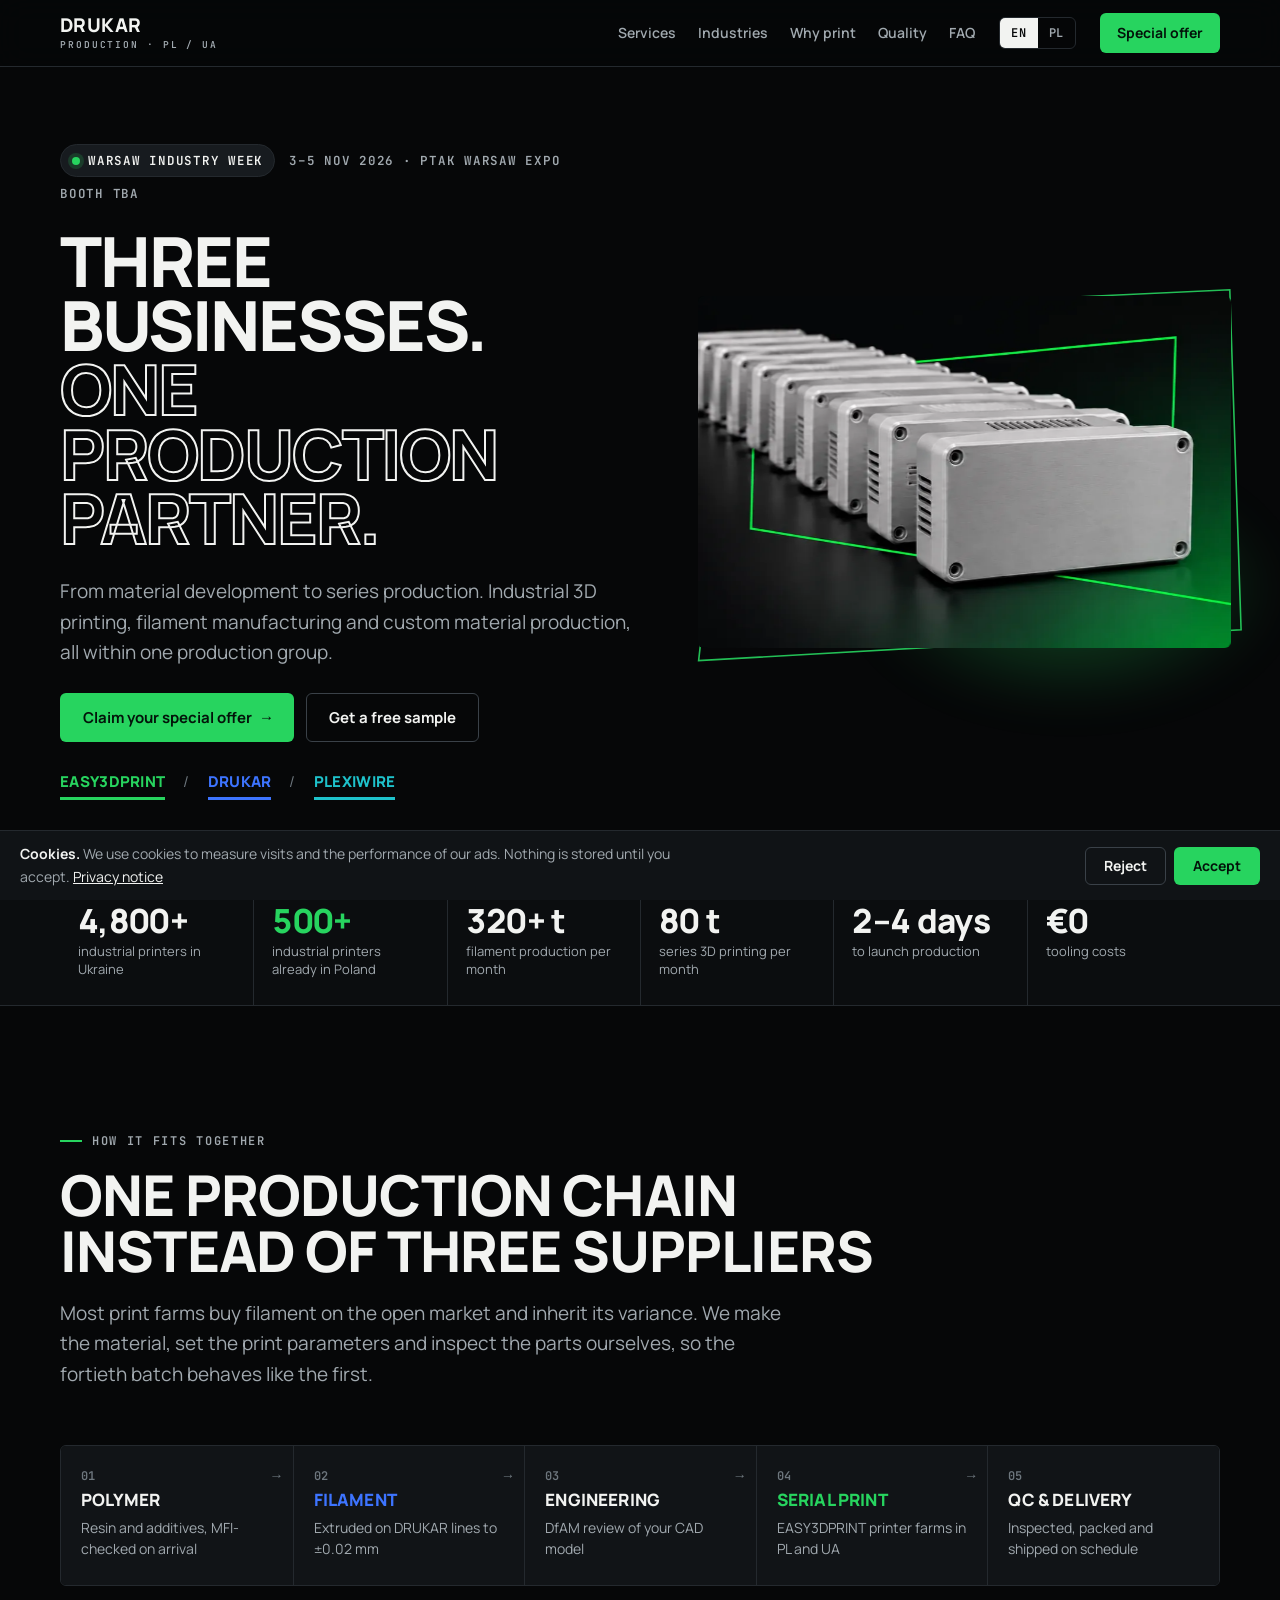
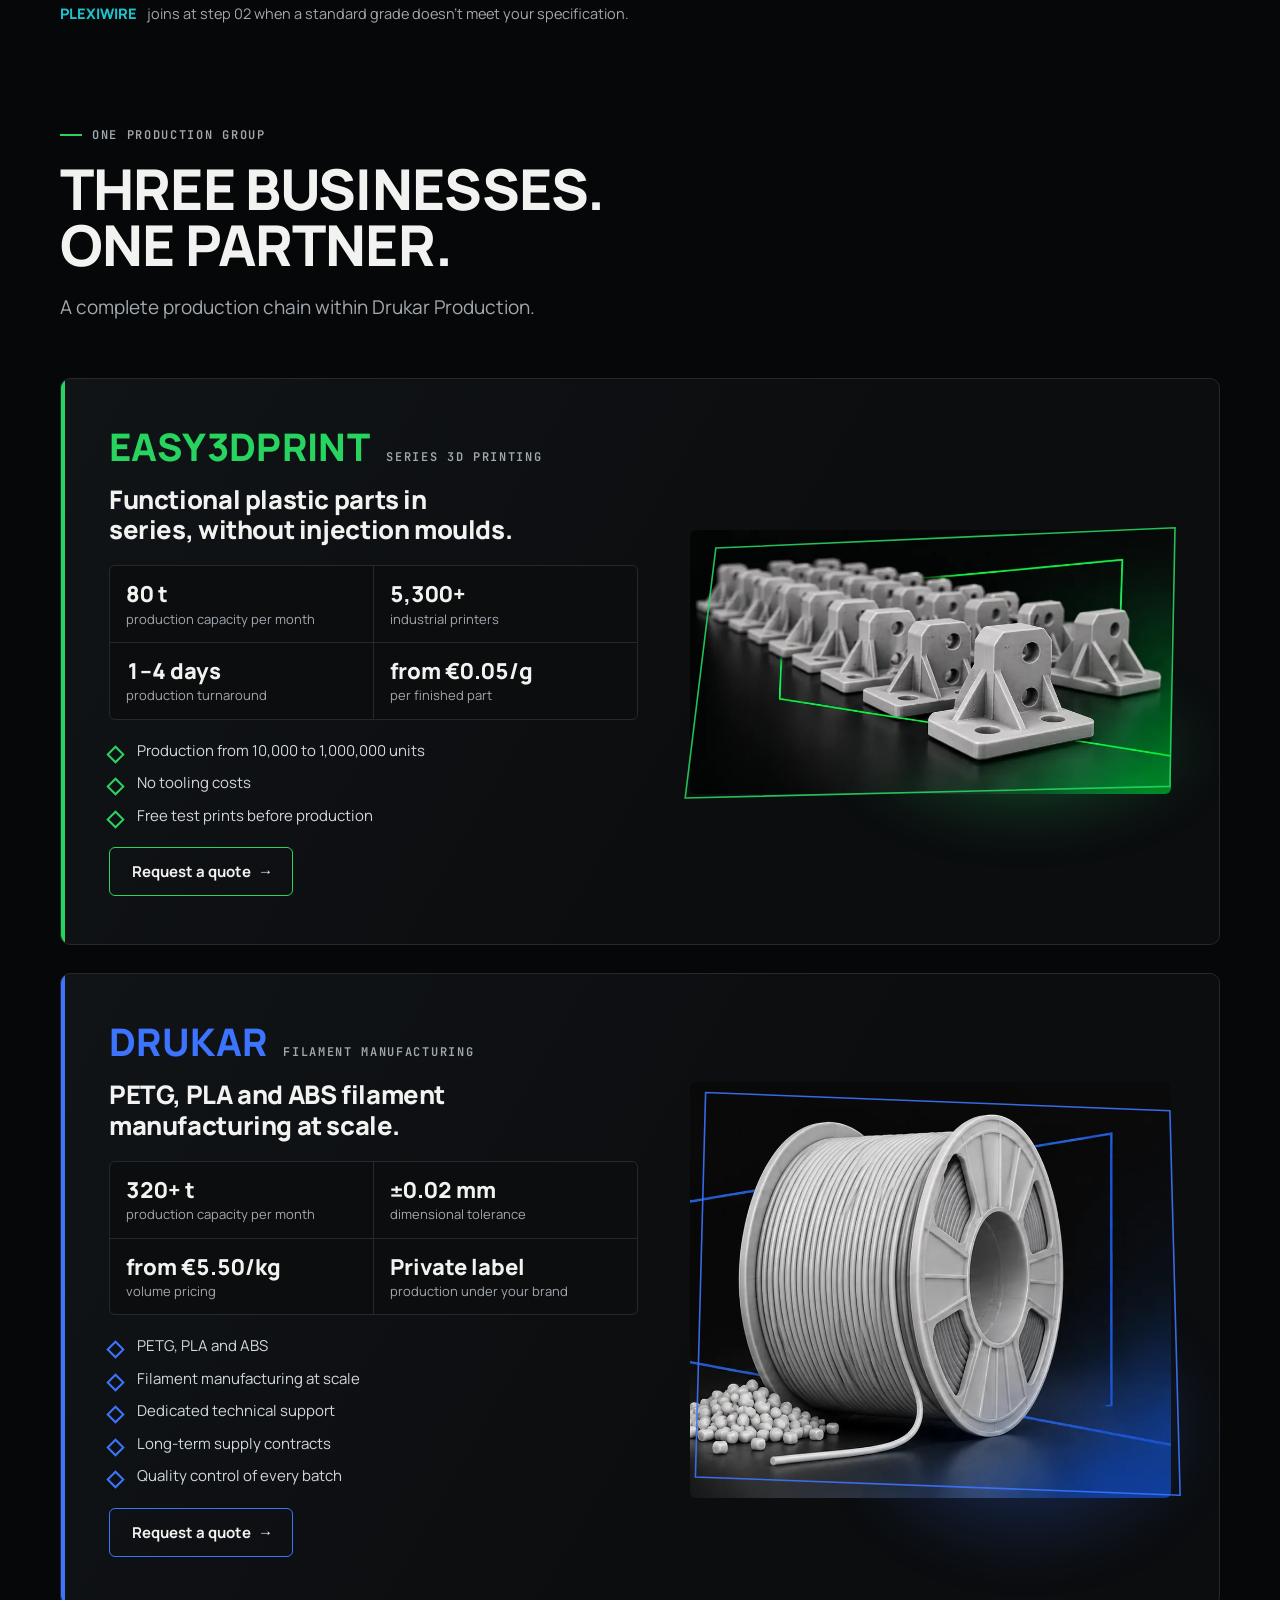
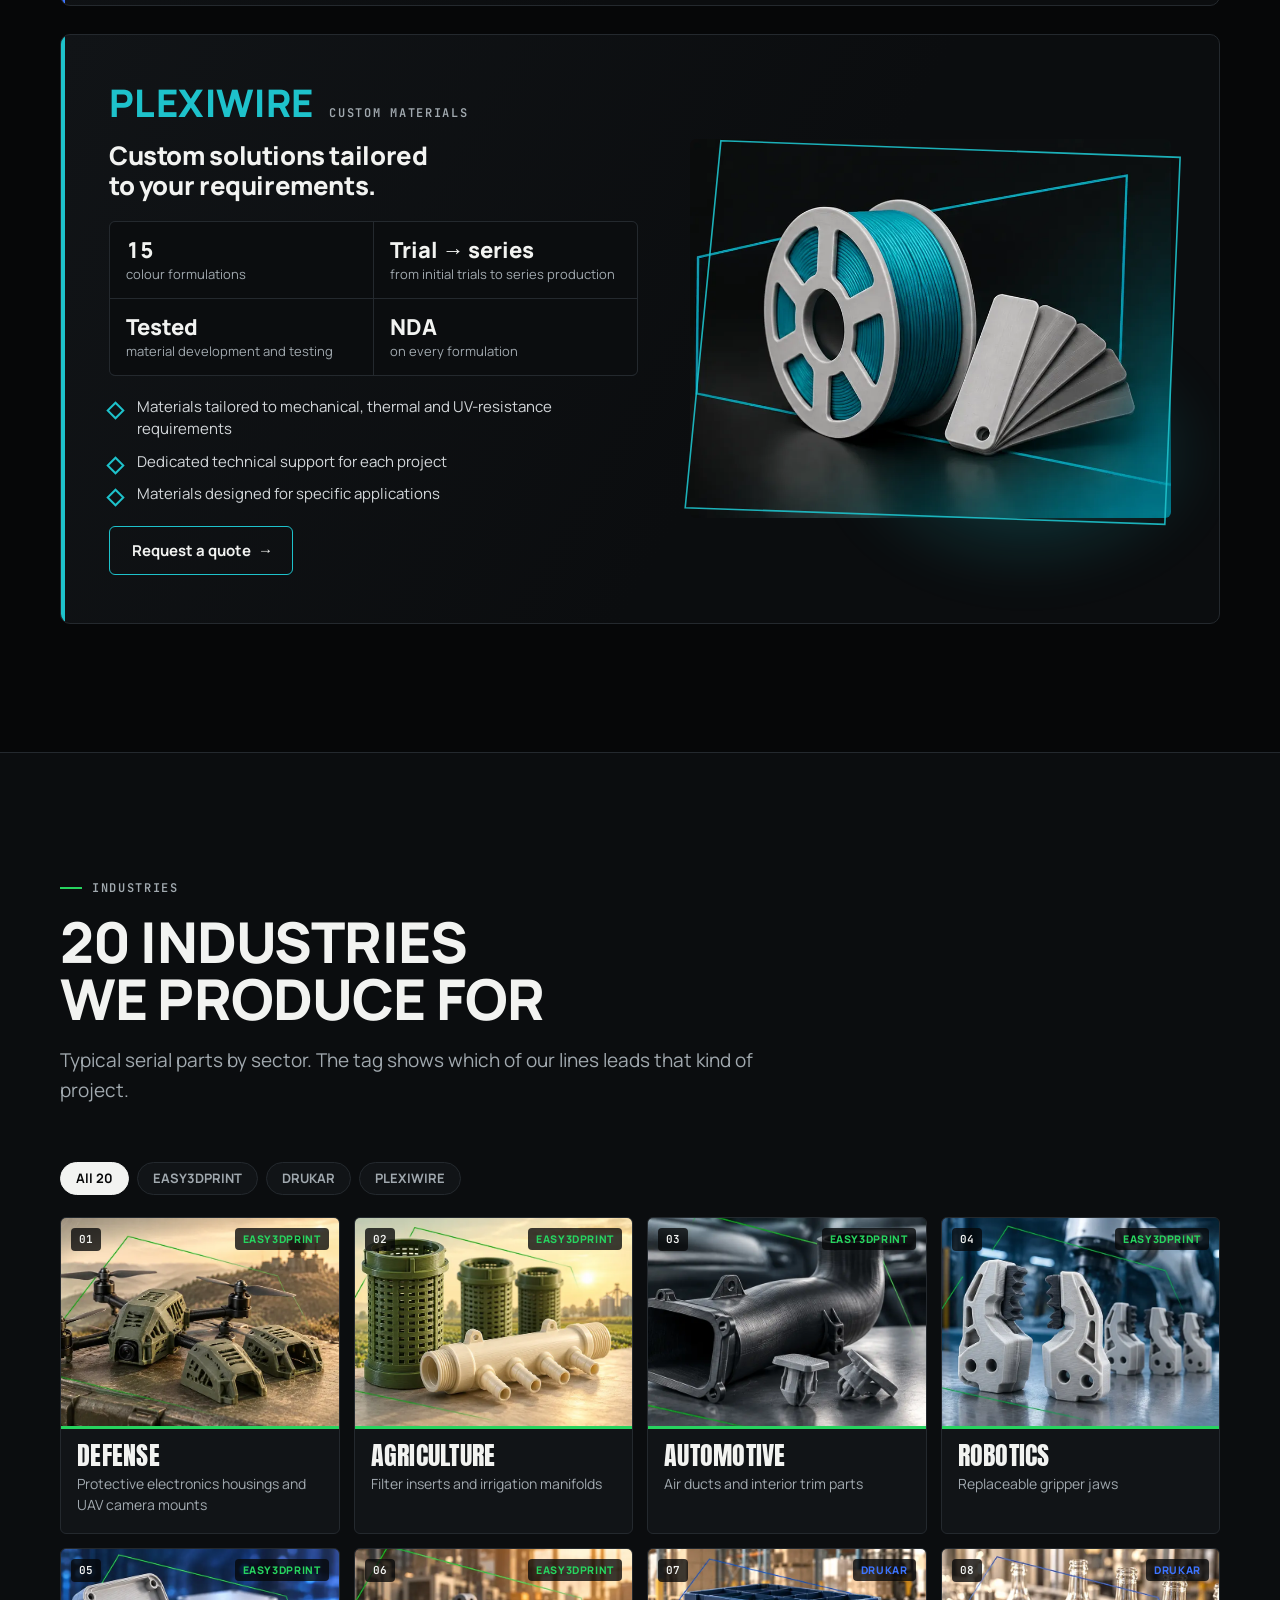
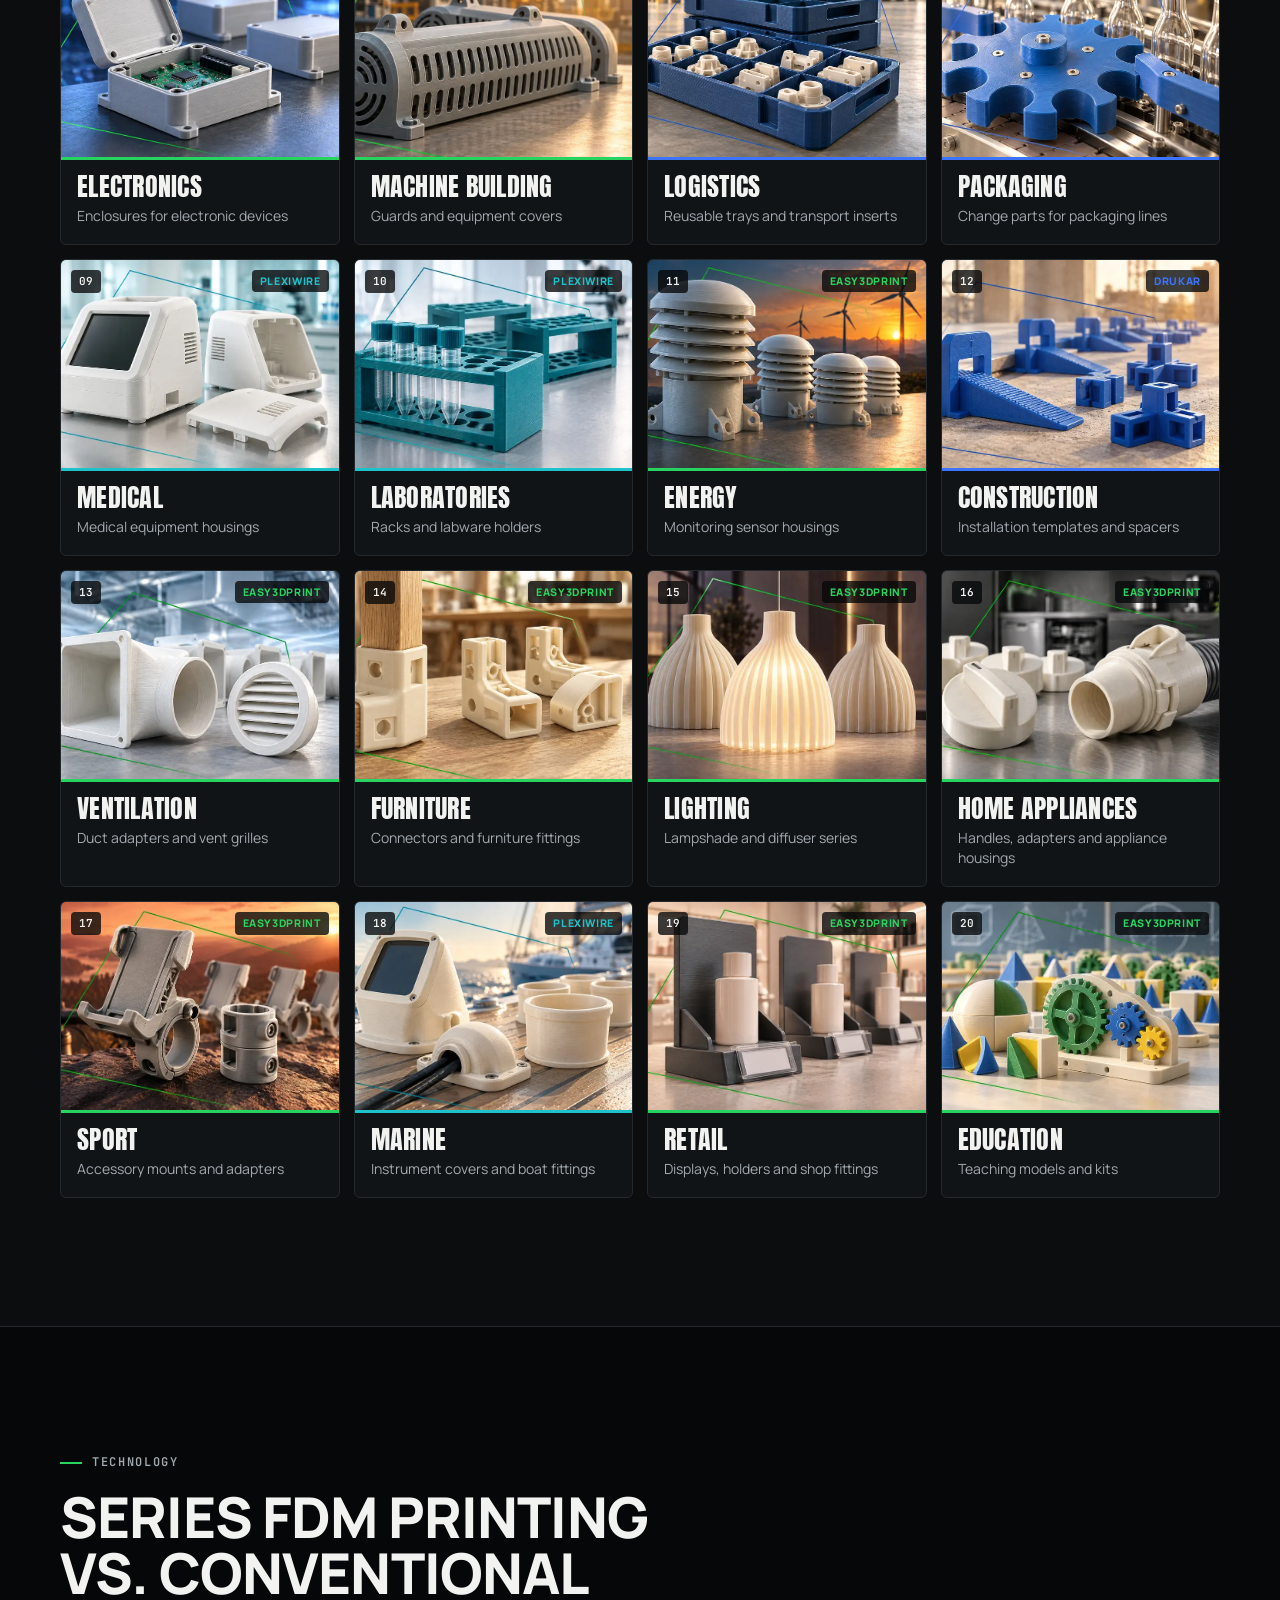
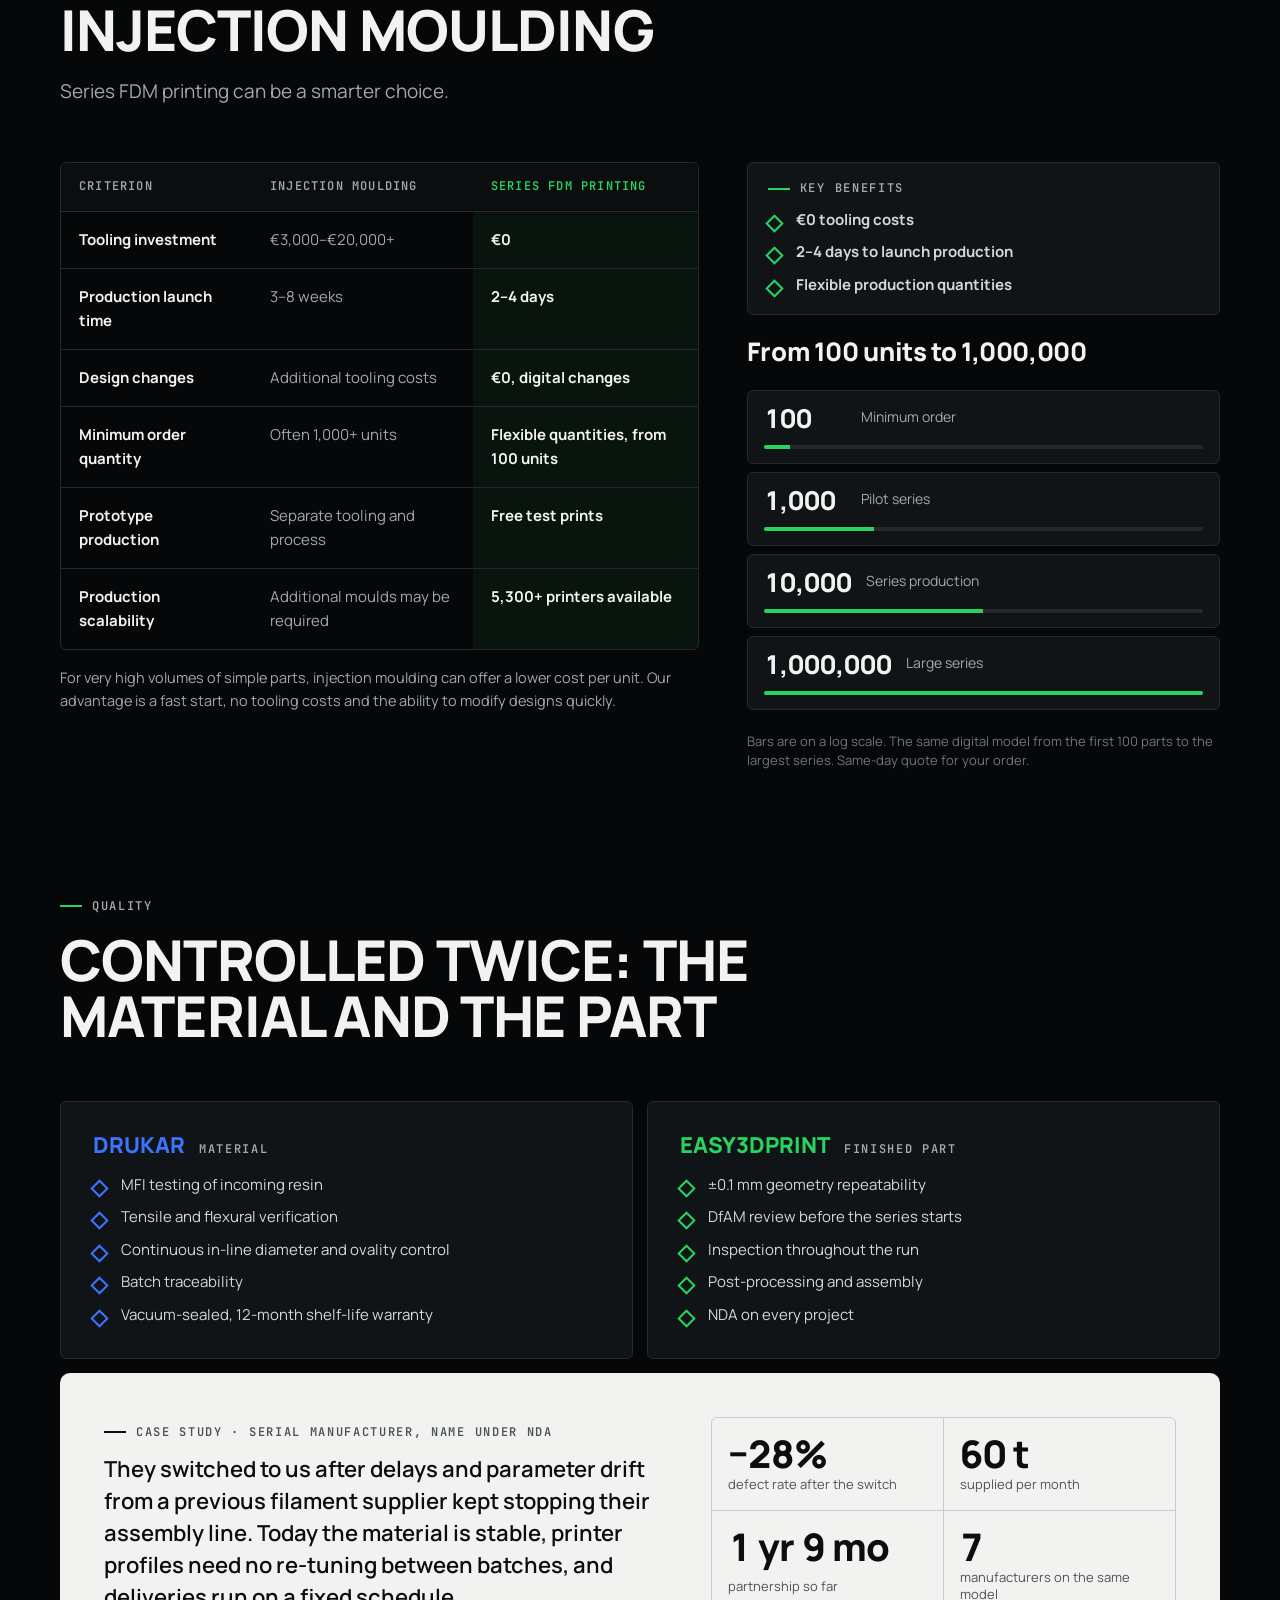
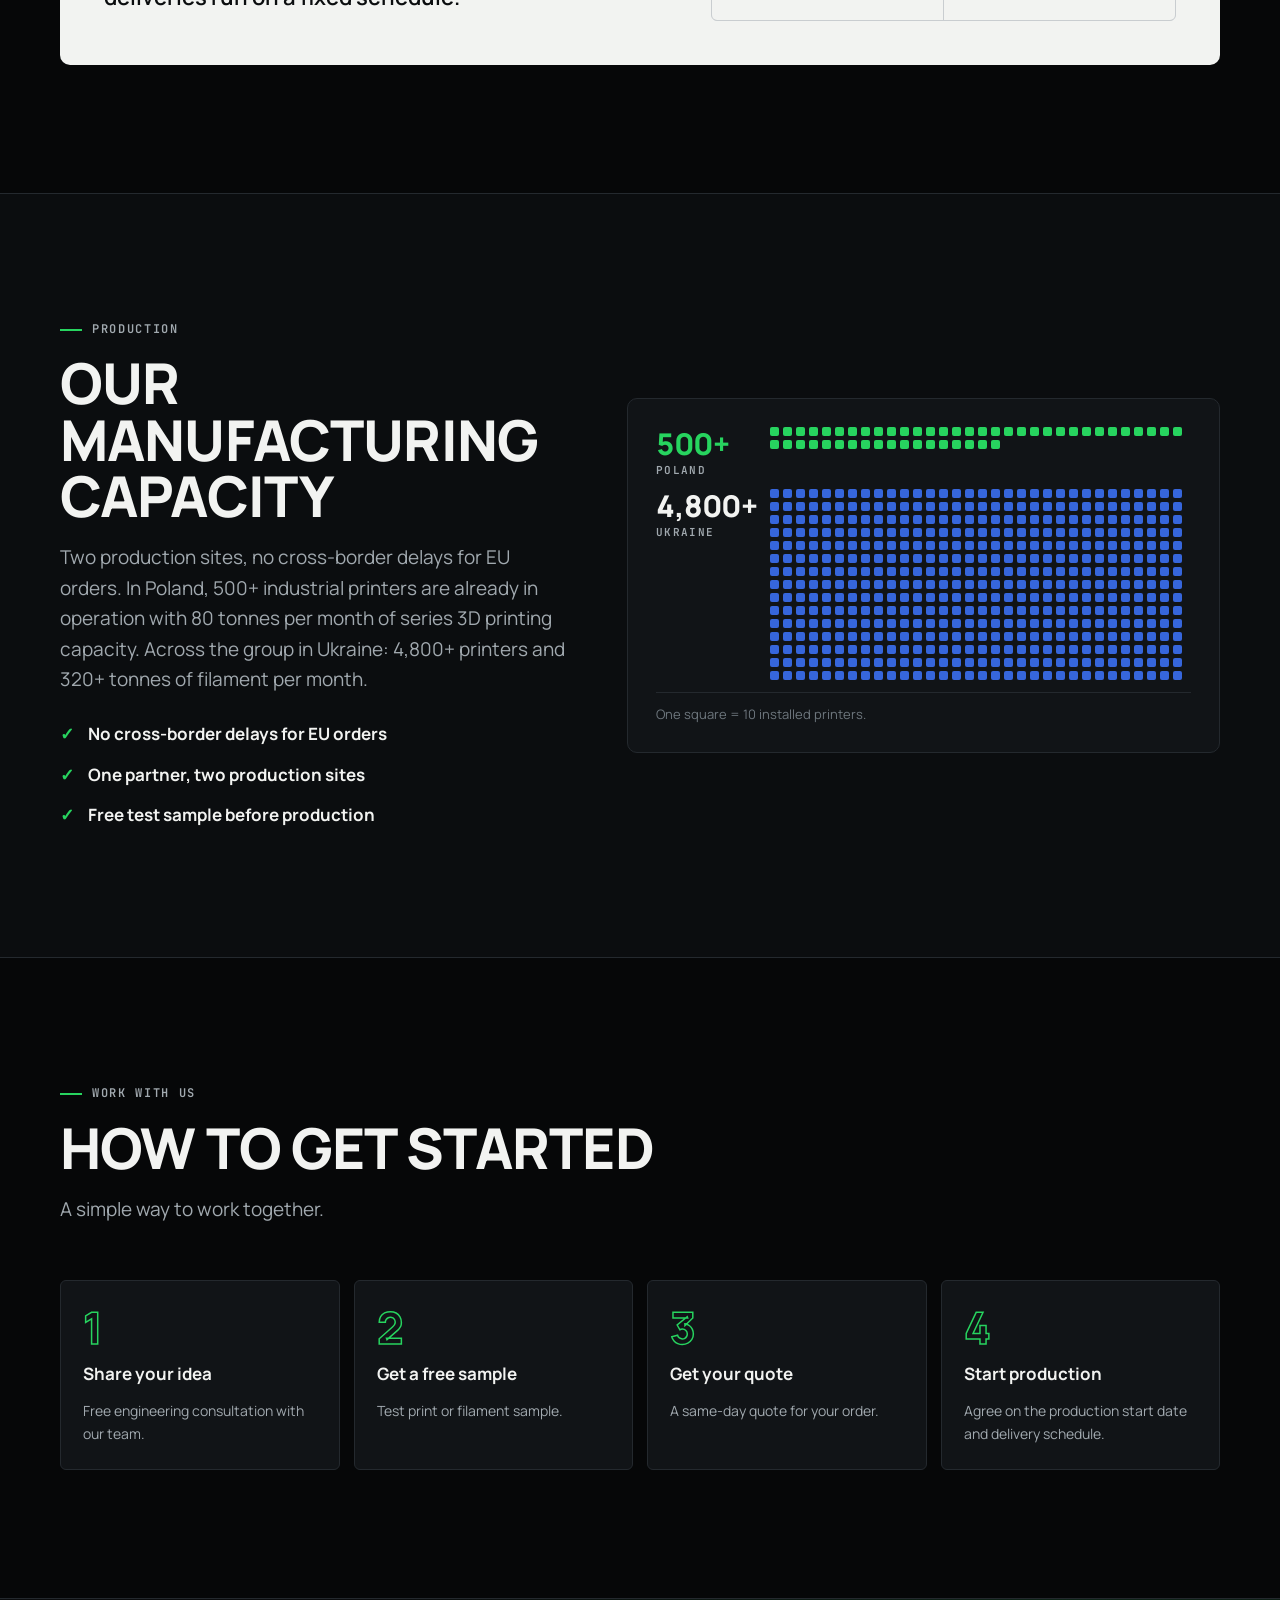
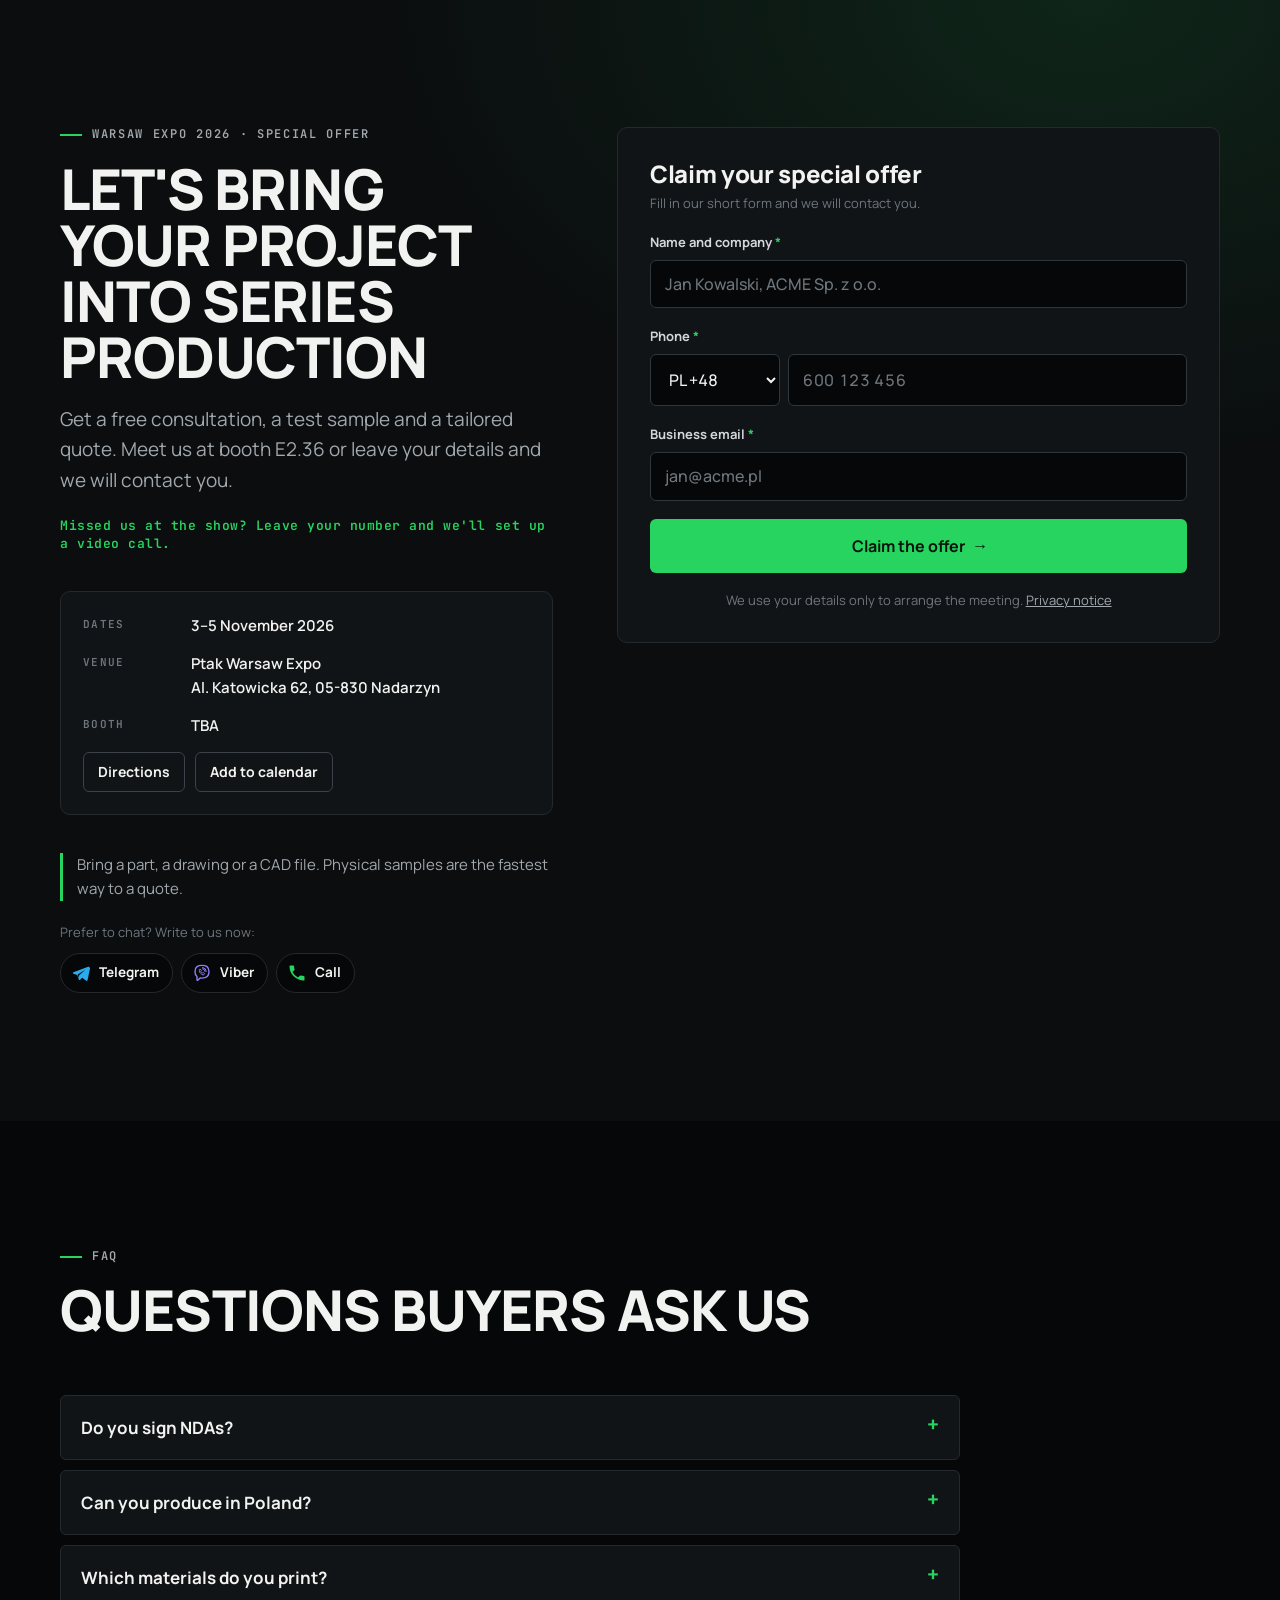
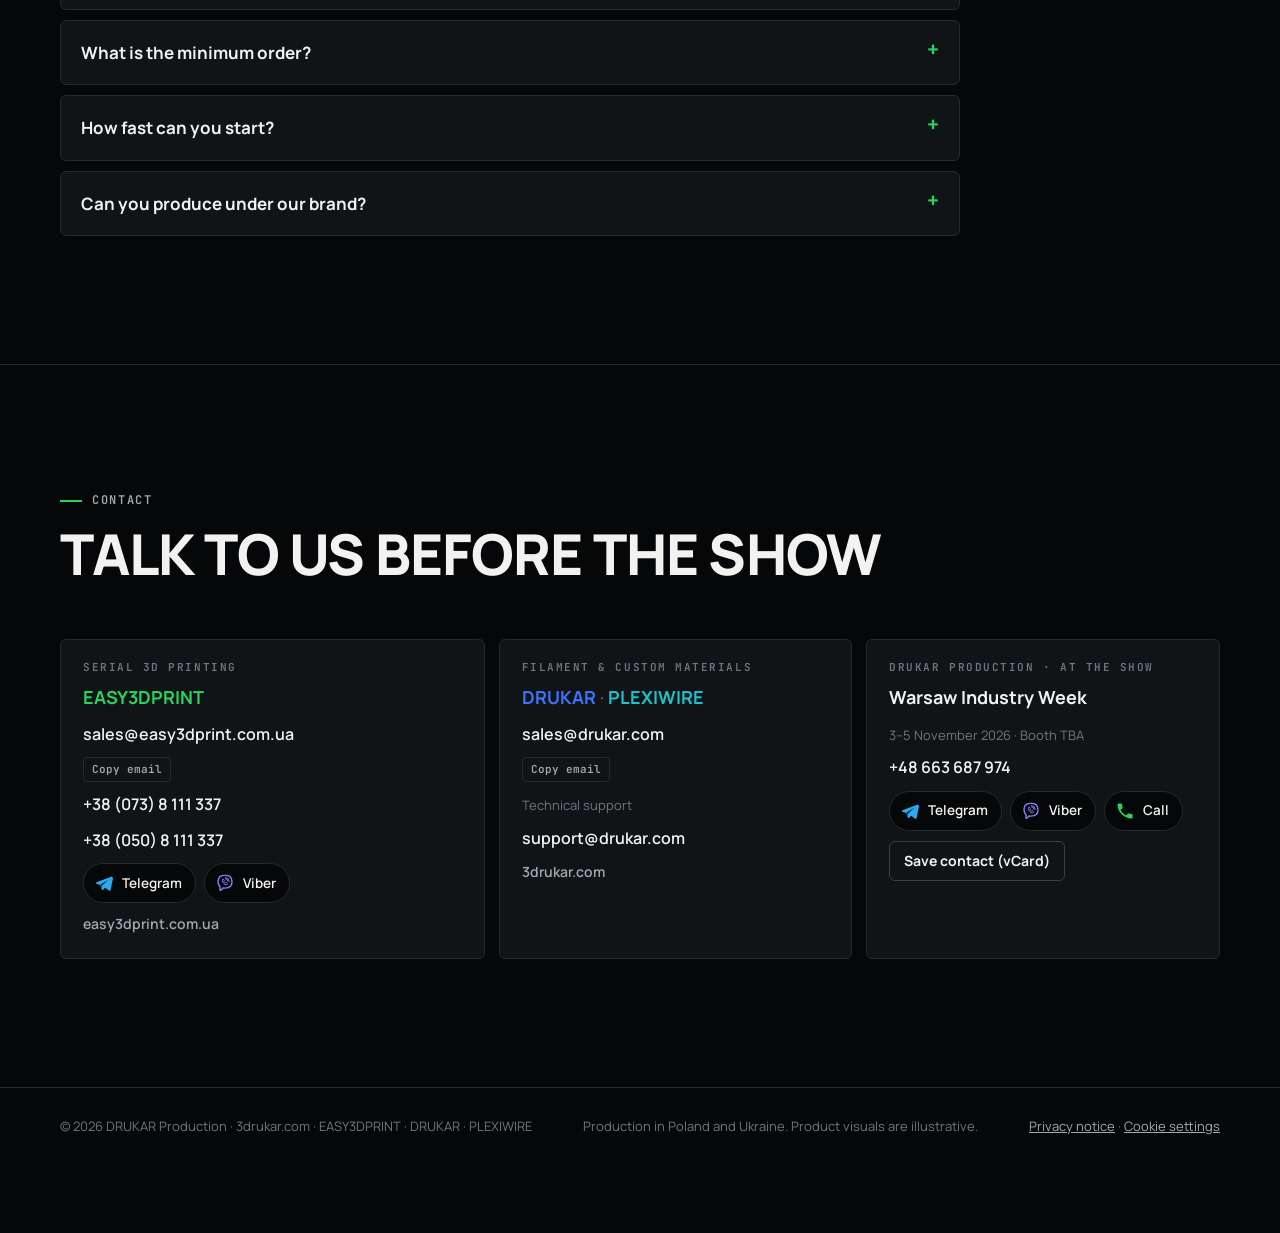
==== commit 224f7ada: "Add files via upload" ====
--- a/index.html
+++ b/index.html
@@ -4,15 +4,15 @@
 <meta charset="utf-8">
 <meta name="viewport" content="width=device-width, initial-scale=1, viewport-fit=cover">
 <title>DRUKAR Production · Serial 3D printing, filament &amp; custom materials</title>
-<meta name="description" content="Serial FDM 3D printing, industrial PETG/PLA/ABS filament and custom materials from one manufacturer. 3,700+ printers in Poland and Ukraine. Meet us at Warsaw Industry Week, 3–5 November 2026.">
+<meta name="description" content="Series FDM 3D printing, PETG/PLA/ABS filament and custom materials within one production group. 5,300+ industrial printers in Poland and Ukraine. Warsaw Industry Week, 3–5 November 2026, booth E2.36.">
 <link rel="canonical" href="https://warsaw2026.3drukar.com/">
 <link rel="alternate" hreflang="en" href="https://warsaw2026.3drukar.com/">
 <link rel="alternate" hreflang="pl" href="https://warsaw2026.3drukar.com/pl/">
 <link rel="alternate" hreflang="x-default" href="https://warsaw2026.3drukar.com/">
 <meta name="theme-color" content="#060708">
 <meta property="og:type" content="website">
-<meta property="og:title" content="DRUKAR Production · Your design. Our production.">
-<meta property="og:description" content="Serial 3D printing, filament and custom materials. 220+ printers already in Poland. Meet us at Warsaw Industry Week, 3–5 Nov 2026.">
+<meta property="og:title" content="DRUKAR Production · Three businesses. One production partner.">
+<meta property="og:description" content="Series 3D printing, filament and custom materials. 500+ printers already in Poland. Warsaw Industry Week, 3–5 Nov 2026, booth E2.36.">
 <meta property="og:url" content="https://warsaw2026.3drukar.com/">
 <meta property="og:locale" content="en_GB">
 <meta property="og:site_name" content="DRUKAR Production">
@@ -24,7 +24,7 @@
 <link rel="preload" href="assets/fonts/manrope-latin-800-normal.woff2" as="font" type="font/woff2" crossorigin>
 <link rel="stylesheet" href="assets/fonts/fonts.css">
 <script type="application/ld+json">
-{"@context":"https://schema.org","@type":"Organization","name":"DRUKAR Production","alternateName":["EASY3DPRINT","DRUKAR","PLEXIWIRE"],"description":"Serial FDM 3D printing, industrial filament and custom materials manufacturer with production in Poland and Ukraine.","email":"sales@drukar.com","telephone":"+380738111337","contactPoint":[{"@type":"ContactPoint","contactType":"sales","areaServed":"EU","email":"sales@easy3dprint.com.ua","telephone":"+380738111337","name":"EASY3DPRINT serial 3D printing"},{"@type":"ContactPoint","contactType":"sales","email":"sales@drukar.com","name":"DRUKAR filament and PLEXIWIRE custom materials"},{"@type":"ContactPoint","contactType":"technical support","email":"support@drukar.com"}],"areaServed":"EU","event":{"@type":"BusinessEvent","name":"Warsaw Industry Week 2026","startDate":"2026-11-03","endDate":"2026-11-05","location":{"@type":"Place","name":"Ptak Warsaw Expo","address":"Al. Katowicka 62, 05-830 Nadarzyn, Poland"}}}
+{"@context":"https://schema.org","@type":"Organization","name":"DRUKAR Production","alternateName":["EASY3DPRINT","DRUKAR","PLEXIWIRE"],"description":"Serial FDM 3D printing, industrial filament and custom materials manufacturer with production in Poland and Ukraine.","email":"sales@drukar.com","telephone":"+48663687974","contactPoint":[{"@type":"ContactPoint","contactType":"sales","areaServed":"EU","email":"sales@easy3dprint.com.ua","telephone":"+380738111337","name":"EASY3DPRINT serial 3D printing"},{"@type":"ContactPoint","contactType":"sales","email":"sales@drukar.com","name":"DRUKAR filament and PLEXIWIRE custom materials"},{"@type":"ContactPoint","contactType":"technical support","email":"support@drukar.com"}],"areaServed":"EU","event":{"@type":"BusinessEvent","name":"Warsaw Industry Week 2026","startDate":"2026-11-03","endDate":"2026-11-05","location":{"@type":"Place","name":"Ptak Warsaw Expo","address":"Al. Katowicka 62, 05-830 Nadarzyn, Poland"}}}
 </script>
 <link rel="stylesheet" href="assets/site.css">
 <script src="assets/config.js"></script>
@@ -44,7 +44,7 @@
       <a href="#faq">FAQ</a>
     </nav>
     <nav class="lang" aria-label="Language"><a href="./" hreflang="en" lang="en" aria-current="page">EN</a><a href="pl/" hreflang="pl" lang="pl">PL</a></nav>
-    <a class="btn btn-primary" href="#meet" data-cta="header">Book a meeting</a>
+    <a class="btn btn-primary" href="#meet" data-cta="header">Special offer</a>
   </div>
 </header>
 
@@ -57,13 +57,13 @@
       <div class="show-tag">
         <span class="live">Warsaw Industry Week</span>
         <span>3–5 Nov 2026 · Ptak Warsaw Expo</span>
-        <span><span>Stand</span> <b data-cfg="booth">TBA</b></span>
-      </div>
-      <h1><span class="ln">Your design.</span><span class="ln">Our production.</span></h1>
-      <p class="lede">Serial FDM 3D printing, industrial filament and custom materials from one manufacturer. More than 3,700 printers run in Poland and Ukraine, with our own filament line behind every part.</p>
+        <span><span>Booth</span> <b data-cfg="booth">E2.36</b></span>
+      </div>
+      <h1><span class="ln">Three businesses.</span><span class="ln">One production partner.</span></h1>
+      <p class="lede">From material development to series production. Industrial 3D printing, filament manufacturing and custom material production, all within one production group.</p>
       <div class="hero-actions">
-        <a class="btn btn-primary" href="#meet" data-cta="hero"><span>Book a meeting at the show</span> <span class="arr">→</span></a>
-        <a class="btn btn-ghost" href="#meet" data-cta="test-print">Get a free test print</a>
+        <a class="btn btn-primary" href="#meet" data-cta="hero"><span>Claim your special offer</span> <span class="arr">→</span></a>
+        <a class="btn btn-ghost" href="#meet" data-cta="test-print">Get a free sample</a>
       </div>
       <div class="brands" aria-label="Production lines">
         <span class="b-e3d">EASY3DPRINT</span><span class="s">/</span>
@@ -81,12 +81,12 @@
 <!-- KPI -->
 <div class="kpis">
   <ul class="wrap">
-    <li><b>3,500+</b><span>printers in Ukraine</span></li>
-    <li class="pl"><b>220+</b><span>printers already in Poland</span></li>
-    <li><b>320+ t</b><span>filament capacity per month</span></li>
-    <li><b>60 t</b><span>printed parts per month</span></li>
-    <li><b>2–4 days</b><span>to launch a new series</span></li>
-    <li><b>±0.1 mm</b><span>part repeatability</span></li>
+    <li><b>4,800+</b><span>industrial printers in Ukraine</span></li>
+    <li class="pl"><b>500+</b><span>industrial printers already in Poland</span></li>
+    <li><b>320+ t</b><span>filament production per month</span></li>
+    <li><b>80 t</b><span>series 3D printing per month</span></li>
+    <li><b>2–4 days</b><span>to launch production</span></li>
+    <li><b>€0</b><span>tooling costs</span></li>
   </ul>
 </div>
 
@@ -108,26 +108,26 @@
     <p class="chain-note"><i>PLEXIWIRE</i><span>joins at step 02 when a standard grade doesn't meet your specification.</span></p>
 
     <div class="sec-head" style="margin-top:clamp(64px,8vw,104px)">
-      <p class="eyebrow">Services</p>
-      <h2>Three production lines. Order one, or all three.</h2>
+      <p class="eyebrow">One production group</p>
+      <h2>Three businesses. One partner.</h2>
+      <p class="lede">A complete production chain within Drukar Production.</p>
     </div>
 
     <div class="lines">
       <article class="line-panel e3d" id="easy3dprint">
         <div class="lp-copy">
-          <div class="lp-tag"><b>EASY3DPRINT</b><span>Serial 3D printing</span></div>
-          <h3>Functional plastic parts in series, without injection molds.</h3>
+          <div class="lp-tag"><b>EASY3DPRINT</b><span>Series 3D printing</span></div>
+          <h3>Functional plastic parts in series, without injection moulds.</h3>
           <div class="stats">
-            <div><b>60 t</b><span>printed output per month</span></div>
+            <div><b>80 t</b><span>production capacity per month</span></div>
+            <div><b>5,300+</b><span>industrial printers</span></div>
+            <div><b>1–4 days</b><span>production turnaround</span></div>
             <div><b>from €0.05/g</b><span>per finished part</span></div>
-            <div><b>2–4 days</b><span>to launch a series</span></div>
-            <div><b>220+</b><span>printers in Poland</span></div>
           </div>
           <ul class="ticks">
-            <li>3,700+ industrial printers: Bambu Lab, Prusa and other platforms, including large-format (340×325 mm bed)</li>
-            <li>Series from 10,000 to 10,000,000 units at ±0.1 mm repeatability; small batches welcome</li>
-            <li>In-house DfAM engineering, a free test print, first batch shipped within a week of approval</li>
-            <li>Post-processing, assembly, kitting and packing under your brand</li>
+            <li>Production from 10,000 to 1,000,000 units</li>
+            <li>No tooling costs</li>
+            <li>Free test prints before production</li>
           </ul>
           <a class="btn btn-ghost lp-cta" href="#meet" data-cta="easy3dprint"><span>Request a quote</span> <span class="arr">→</span></a>
         </div>
@@ -140,18 +140,19 @@
       <article class="line-panel drk" id="drukar">
         <div class="lp-copy">
           <div class="lp-tag"><b>DRUKAR</b><span>Filament manufacturing</span></div>
-          <h3>Industrial PETG, PLA and ABS for print farms and OEM brands.</h3>
+          <h3>PETG, PLA and ABS filament manufacturing at scale.</h3>
           <div class="stats">
-            <div><b>320+ t</b><span>monthly capacity</span></div>
+            <div><b>320+ t</b><span>production capacity per month</span></div>
+            <div><b>±0.02 mm</b><span>dimensional tolerance</span></div>
             <div><b>from €5.50/kg</b><span>volume pricing</span></div>
-            <div><b>±0.02 mm</b><span>diameter tolerance</span></div>
-            <div><b>12 months</b><span>shelf-life warranty</span></div>
+            <div><b>Private label</b><span>production under your brand</span></div>
           </div>
           <ul class="ticks">
-            <li>Standard and custom colours, OEM and private label</li>
-            <li>Every batch parameter-checked before shipment and vacuum-sealed</li>
-            <li>Test spool dispatched within days of your request</li>
-            <li>Long-term contracts with a fixed price and delivery schedule</li>
+            <li>PETG, PLA and ABS</li>
+            <li>Filament manufacturing at scale</li>
+            <li>Dedicated technical support</li>
+            <li>Long-term supply contracts</li>
+            <li>Quality control of every batch</li>
           </ul>
           <a class="btn btn-ghost lp-cta" href="#meet" data-cta="drukar"><span>Request a quote</span> <span class="arr">→</span></a>
         </div>
@@ -164,18 +165,17 @@
       <article class="line-panel plx" id="plexiwire">
         <div class="lp-copy">
           <div class="lp-tag"><b>PLEXIWIRE</b><span>Custom materials</span></div>
-          <h3>A material engineered around your part.</h3>
+          <h3>Custom solutions tailored to your requirements.</h3>
           <div class="stats">
-            <div><b>Lab → line</b><span>from trial batch to full production</span></div>
-            <div><b>Tailored</b><span>formulation to your specification</span></div>
-            <div><b>Same QC</b><span>as our standard filament</span></div>
+            <div><b>15</b><span>colour formulations</span></div>
+            <div><b>Trial → series</b><span>from initial trials to series production</span></div>
+            <div><b>Tested</b><span>material development and testing</span></div>
             <div><b>NDA</b><span>on every formulation</span></div>
           </div>
           <ul class="ticks">
-            <li>Mechanical, thermal, UV-resistance or flame-retardant requirements</li>
-            <li>Custom PETG, PLA and ABS blends, colorants and additives</li>
-            <li>OEM and private-label lines with a unique material specification</li>
-            <li>Engineering materials for demanding applications</li>
+            <li>Materials tailored to mechanical, thermal and UV-resistance requirements</li>
+            <li>Dedicated technical support for each project</li>
+            <li>Materials designed for specific applications</li>
           </ul>
           <a class="btn btn-ghost lp-cta" href="#meet" data-cta="plexiwire"><span>Request a quote</span> <span class="arr">→</span></a>
         </div>
@@ -231,34 +231,37 @@
 <section id="why">
   <div class="wrap">
     <div class="sec-head">
-      <p class="eyebrow">Serial FDM vs. injection molding</p>
-      <h2>When printing beats the mold</h2>
+      <p class="eyebrow">Technology</p>
+      <h2>Series FDM printing vs. conventional injection moulding</h2>
+      <p class="lede">Series FDM printing can be a smarter choice.</p>
     </div>
     <div class="cmp-grid">
       <div style="min-width:0">
         <div class="tbl-wrap">
           <table>
-            <thead><tr><th><span class="sr">Criterion</span></th><th>Injection molding</th><th class="us">Our serial FDM</th></tr></thead>
+            <thead><tr><th>Criterion</th><th>Injection moulding</th><th class="us">Series FDM printing</th></tr></thead>
             <tbody>
-              <tr><th>Tooling cost</th><td>High: a dedicated mold</td><td class="us">None</td></tr>
-              <tr><th>First parts</th><td>Weeks, while the mold is made</td><td class="us">2–4 days</td></tr>
-              <tr><th>Minimum order</th><td>High, to pay off the mold</td><td class="us">From small batches</td></tr>
-              <tr><th>Design change mid-run</th><td>Costly re-tooling</td><td class="us">Same day, no re-tooling</td></tr>
-              <tr><th>Geometry</th><td>Limited by draft angles and undercuts</td><td class="us">Internal channels, lattices, undercuts</td></tr>
+              <tr><th>Tooling investment</th><td>€3,000–€20,000+</td><td class="us">€0</td></tr>
+              <tr><th>Production launch time</th><td>3–8 weeks</td><td class="us">2–4 days</td></tr>
+              <tr><th>Design changes</th><td>Additional tooling costs</td><td class="us">€0, digital changes</td></tr>
+              <tr><th>Minimum order quantity</th><td>Often 1,000+ units</td><td class="us">Flexible quantities, from 100 units</td></tr>
+              <tr><th>Prototype production</th><td>Separate tooling and process</td><td class="us">Free test prints</td></tr>
+              <tr><th>Production scalability</th><td>Additional moulds may be required</td><td class="us">5,300+ printers available</td></tr>
             </tbody>
           </table>
         </div>
-        <p class="honest">At very high volumes a mold becomes cheaper per part. We'll show you where that crossover sits for your part before you commit.</p>
+        <p class="honest">For very high volumes of simple parts, injection moulding can offer a lower cost per unit. Our advantage is a fast start, no tooling costs and the ability to modify designs quickly.</p>
       </div>
       <div class="cmp-side">
-        <h3>Scale without changing the digital model</h3>
+        <div class="kb"><p class="eyebrow">Key benefits</p><ul class="ticks"><li>€0 tooling costs</li><li>2–4 days to launch production</li><li>Flexible production quantities</li></ul></div>
+        <h3>From 100 units to 1,000,000</h3>
         <ol class="ladder">
-          <li><b>100</b><span>Validation batch</span><span class="bar-fill"><i style="width:4%"></i></span></li>
-          <li><b>1,000</b><span>Pilot series</span><span class="bar-fill"><i style="width:22%"></i></span></li>
-          <li><b>10,000</b><span>Serial production</span><span class="bar-fill"><i style="width:56%"></i></span></li>
-          <li><b>100,000+</b><span>Volume scale-up</span><span class="bar-fill"><i style="width:100%"></i></span></li>
+          <li><b>100</b><span>Minimum order</span><span class="bar-fill"><i style="width:6%"></i></span></li>
+          <li><b>1,000</b><span>Pilot series</span><span class="bar-fill"><i style="width:25%"></i></span></li>
+          <li><b>10,000</b><span>Series production</span><span class="bar-fill"><i style="width:50%"></i></span></li>
+          <li><b>1,000,000</b><span>Large series</span><span class="bar-fill"><i style="width:100%"></i></span></li>
         </ol>
-        <p class="small">Bars are on a log scale. Unit price and lead time depend on geometry, material, part mass and finishing. Send a model and get a quote the same day.</p>
+        <p class="small">Bars are on a log scale. The same digital model from the first 100 parts to the largest series. Same-day quote for your order.</p>
       </div>
     </div>
   </div>
@@ -313,19 +316,19 @@
   <div class="wrap pl-grid">
     <div>
       <div class="sec-head" style="margin-bottom:0">
-        <p class="eyebrow">EU supply</p>
-        <h2>Already producing in Poland</h2>
-        <p class="lede">More than 220 of our printers run in Poland today. EU orders ship without customs, and test parts can be ready before you meet us at the show. Our Ukrainian base adds volume and the filament supply behind it.</p>
+        <p class="eyebrow">Production</p>
+        <h2>Our manufacturing capacity</h2>
+        <p class="lede">Two production sites, no cross-border delays for EU orders. In Poland, 500+ industrial printers are already in operation with 80 tonnes per month of series 3D printing capacity. Across the group in Ukraine: 4,800+ printers and 320+ tonnes of filament per month.</p>
       </div>
       <ul class="pl-points">
-        <li>No customs clearance for EU orders</li>
-        <li>One contract, two production bases</li>
-        <li>Samples ready before the show</li>
+        <li>No cross-border delays for EU orders</li>
+        <li>One partner, two production sites</li>
+        <li>Free test sample before production</li>
       </ul>
     </div>
     <div class="bases" aria-label="Installed printers by country">
-      <div class="base pl"><div class="lbl"><b>220+</b><span>Poland</span></div><div class="dots" data-n="22"></div></div>
-      <div class="base ua"><div class="lbl"><b>3,500+</b><span>Ukraine</span></div><div class="dots" data-n="350"></div></div>
+      <div class="base pl"><div class="lbl"><b>500+</b><span>Poland</span></div><div class="dots" data-n="50"></div></div>
+      <div class="base ua"><div class="lbl"><b>4,800+</b><span>Ukraine</span></div><div class="dots" data-n="480"></div></div>
       <p class="legend small">One square = 10 installed printers.</p>
     </div>
   </div>
@@ -335,14 +338,15 @@
 <section id="process">
   <div class="wrap">
     <div class="sec-head">
-      <p class="eyebrow">Process</p>
-      <h2>How we start working together</h2>
+      <p class="eyebrow">Work with us</p>
+      <h2>How to get started</h2>
+      <p class="lede">A simple way to work together.</p>
     </div>
     <ol class="steps">
-      <li><b>Free engineering consultation</b><span>Under NDA if you need it.</span></li>
-      <li><b>Free test spool or test print</b><span>Check the part or the material on your own line.</span></li>
-      <li><b>Same-day quote for your series</b><span>Price per part or per kilogram, with lead times.</span></li>
-      <li><b>Fixed contract</b><span>Price, volume and delivery schedule agreed up front.</span></li>
+      <li><b>Share your idea</b><span>Free engineering consultation with our team.</span></li>
+      <li><b>Get a free sample</b><span>Test print or filament sample.</span></li>
+      <li><b>Get your quote</b><span>A same-day quote for your order.</span></li>
+      <li><b>Start production</b><span>Agree on the production start date and delivery schedule.</span></li>
     </ol>
   </div>
 </section>
@@ -352,15 +356,15 @@
   <div class="wrap meet-grid">
     <div class="venue">
       <div class="sec-head" style="margin-bottom:0">
-        <p class="eyebrow">Warsaw Industry Week 2026</p>
-        <h2>Meet us at the stand</h2>
-        <p class="lede">Leave your name and phone number. We'll call you within one working day to book a 30-minute slot with our engineers at the stand.</p>
+        <p class="eyebrow">Warsaw Expo 2026 · Special offer</p>
+        <h2>Let's bring your project into series production</h2>
+        <p class="lede">Get a free consultation, a test sample and a tailored quote. Meet us at booth E2.36 or leave your details and we will contact you.</p>
       </div>
       <p class="countdown" id="countdown"></p>
       <dl class="vcard">
         <div class="vrow"><dt>Dates</dt><dd>3–5 November 2026</dd></div>
         <div class="vrow"><dt>Venue</dt><dd>Ptak Warsaw Expo<br>Al. Katowicka 62, 05-830 Nadarzyn</dd></div>
-        <div class="vrow"><dt>Stand</dt><dd data-cfg="booth">TBA</dd></div>
+        <div class="vrow"><dt>Booth</dt><dd data-cfg="booth">E2.36</dd></div>
         <div class="vlinks">
           <a class="btn btn-ghost" id="mapLink" href="https://www.google.com/maps/search/?api=1&amp;query=Ptak+Warsaw+Expo+Nadarzyn" target="_blank" rel="noopener">Directions</a>
           <button class="btn btn-ghost" type="button" data-ics>Add to calendar</button>
@@ -372,8 +376,8 @@
 
     <form id="leadForm" novalidate>
       <div class="f-head">
-        <h3>Book a meeting at the stand</h3>
-        <p class="small">Three fields, 20 seconds. No spam, one call from our team.</p>
+        <h3>Claim your special offer</h3>
+        <p class="small">Fill in our short form and we will contact you.</p>
       </div>
       <div class="fld">
         <label for="f-name"><span>Name and company</span> <span class="req">*</span></label>
@@ -399,7 +403,7 @@
       </div>
       <input type="hidden" name="cta" id="f-cta" value="">
       <input class="hp" type="text" name="website" id="f-website" tabindex="-1" autocomplete="off" aria-hidden="true">
-      <button class="btn btn-primary f-btn" type="submit" id="f-submit"><span>Book a meeting</span> <span class="arr">→</span></button>
+      <button class="btn btn-primary f-btn" type="submit" id="f-submit"><span>Claim the offer</span> <span class="arr">→</span></button>
       <p class="small f-legal"><span>We use your details only to arrange the meeting.</span> <a href="privacy/">Privacy notice</a></p>
     </form>
   </div>
@@ -411,10 +415,10 @@
     <div class="sec-head"><p class="eyebrow">FAQ</p><h2>Questions buyers ask us</h2></div>
     <div class="faq">
       <details><summary>Do you sign NDAs?</summary><p>Yes, before you share drawings if you prefer. Every custom formulation is covered by an NDA as standard.</p></details>
-      <details><summary>Can you produce in Poland?</summary><p>Yes. More than 220 printers already run in Poland, so EU orders and samples ship without customs.</p></details>
+      <details><summary>Can you produce in Poland?</summary><p>Yes. 500+ industrial printers already run in Poland, so EU orders and samples ship without cross-border delays.</p></details>
       <details><summary>Which materials do you print?</summary><p>PETG, PLA and ABS from our own DRUKAR line. When you need specific mechanical, thermal, UV or flame-retardant properties, PLEXIWIRE develops a compound for your part.</p></details>
-      <details><summary>What is the minimum order?</summary><p>There is no mold to pay off, so we start from small batches. Our farms are built for series from 10,000 up to 10,000,000 parts.</p></details>
-      <details><summary>How fast can you start?</summary><p>A test print or test spool ships within days. A new series launches in 2–4 days, and the first batch ships within a week of your approval.</p></details>
+      <details><summary>What is the minimum order?</summary><p>Flexible quantities from 100 units. There is no mould to pay off, and our farms handle series from 10,000 up to 1,000,000 parts.</p></details>
+      <details><summary>How fast can you start?</summary><p>First a free test print or filament sample, then a same-day quote. Production launches in 2–4 days.</p></details>
       <details><summary>Can you produce under our brand?</summary><p>Yes. We print parts and make filament for OEM and private-label customers, including packaging and labelling.</p></details>
     </div>
   </div>
@@ -445,9 +449,10 @@
         <span class="c-links"><a href="https://www.3drukar.com/" target="_blank" rel="noopener">3drukar.com</a></span>
       </div>
       <div class="c-card">
-        <span class="role">At the show</span>
+        <span class="role">DRUKAR Production · at the show</span>
         <b>Warsaw Industry Week</b>
-        <span class="small"><span>3–5 November 2026</span> · <span>Stand</span> <span data-cfg="booth">TBA</span></span>
+        <span class="small"><span>3–5 November 2026</span> · <span>Booth</span> <span data-cfg="booth">E2.36</span></span>
+        <a href="tel:+48663687974">+48 663 687 974</a>
         <div class="msgrs" data-msgr></div>
         <button class="btn btn-ghost" type="button" data-vcf>Save contact (vCard)</button>
       </div>
@@ -464,7 +469,7 @@
   </div>
 </footer>
 
-<div class="mcta"><a class="btn btn-primary" href="#meet" data-cta="sticky">Book a meeting at the show</a></div>
+<div class="mcta"><a class="btn btn-primary" href="#meet" data-cta="sticky">Claim your special offer</a></div>
 
 <script src="assets/site.js" defer></script>
 </body>
--- a/assets/site.css
+++ b/assets/site.css
@@ -67,7 +67,7 @@
 .show-tag{display:flex;flex-wrap:wrap;gap:8px 14px;align-items:center;font:600 12.5px/1.4 var(--f-mono);letter-spacing:.06em;text-transform:uppercase;color:var(--muted)}
 .show-tag .live{display:inline-flex;align-items:center;gap:8px;color:var(--fg);background:var(--surface-2);border:1px solid var(--line);padding:7px 11px;border-radius:999px}
 .show-tag .live::before{content:"";width:8px;height:8px;border-radius:50%;background:var(--e3d);box-shadow:0 0 0 4px rgba(39,212,95,.18)}
-.hero h1{font-size:clamp(44px,6.3vw,90px);line-height:.93;text-transform:uppercase;letter-spacing:-.03em}
+.hero h1{font-size:clamp(40px,5.4vw,78px);line-height:.93;text-transform:uppercase;letter-spacing:-.03em}
 .hero h1 .ln{display:block}
 .hero h1 .ln:last-child{color:transparent;-webkit-text-stroke:2px var(--fg)}
 .hero-actions{display:flex;flex-wrap:wrap;gap:12px}
@@ -273,6 +273,8 @@
 .lp-cta{justify-self:start;border-color:var(--accent);color:var(--fg)}
 .lp-cta:hover{background:color-mix(in srgb,var(--accent) 14%,transparent)}
 .chat{display:grid;gap:10px}
+.kb{display:grid;gap:12px;padding:18px 20px;border:1px solid var(--line);border-radius:var(--r);background:var(--surface)}
+.kb .ticks li{font-weight:700}
 /* messenger pills */
 .msgrs{display:flex;flex-wrap:wrap;gap:8px}
 .msgrs:empty{display:none}
